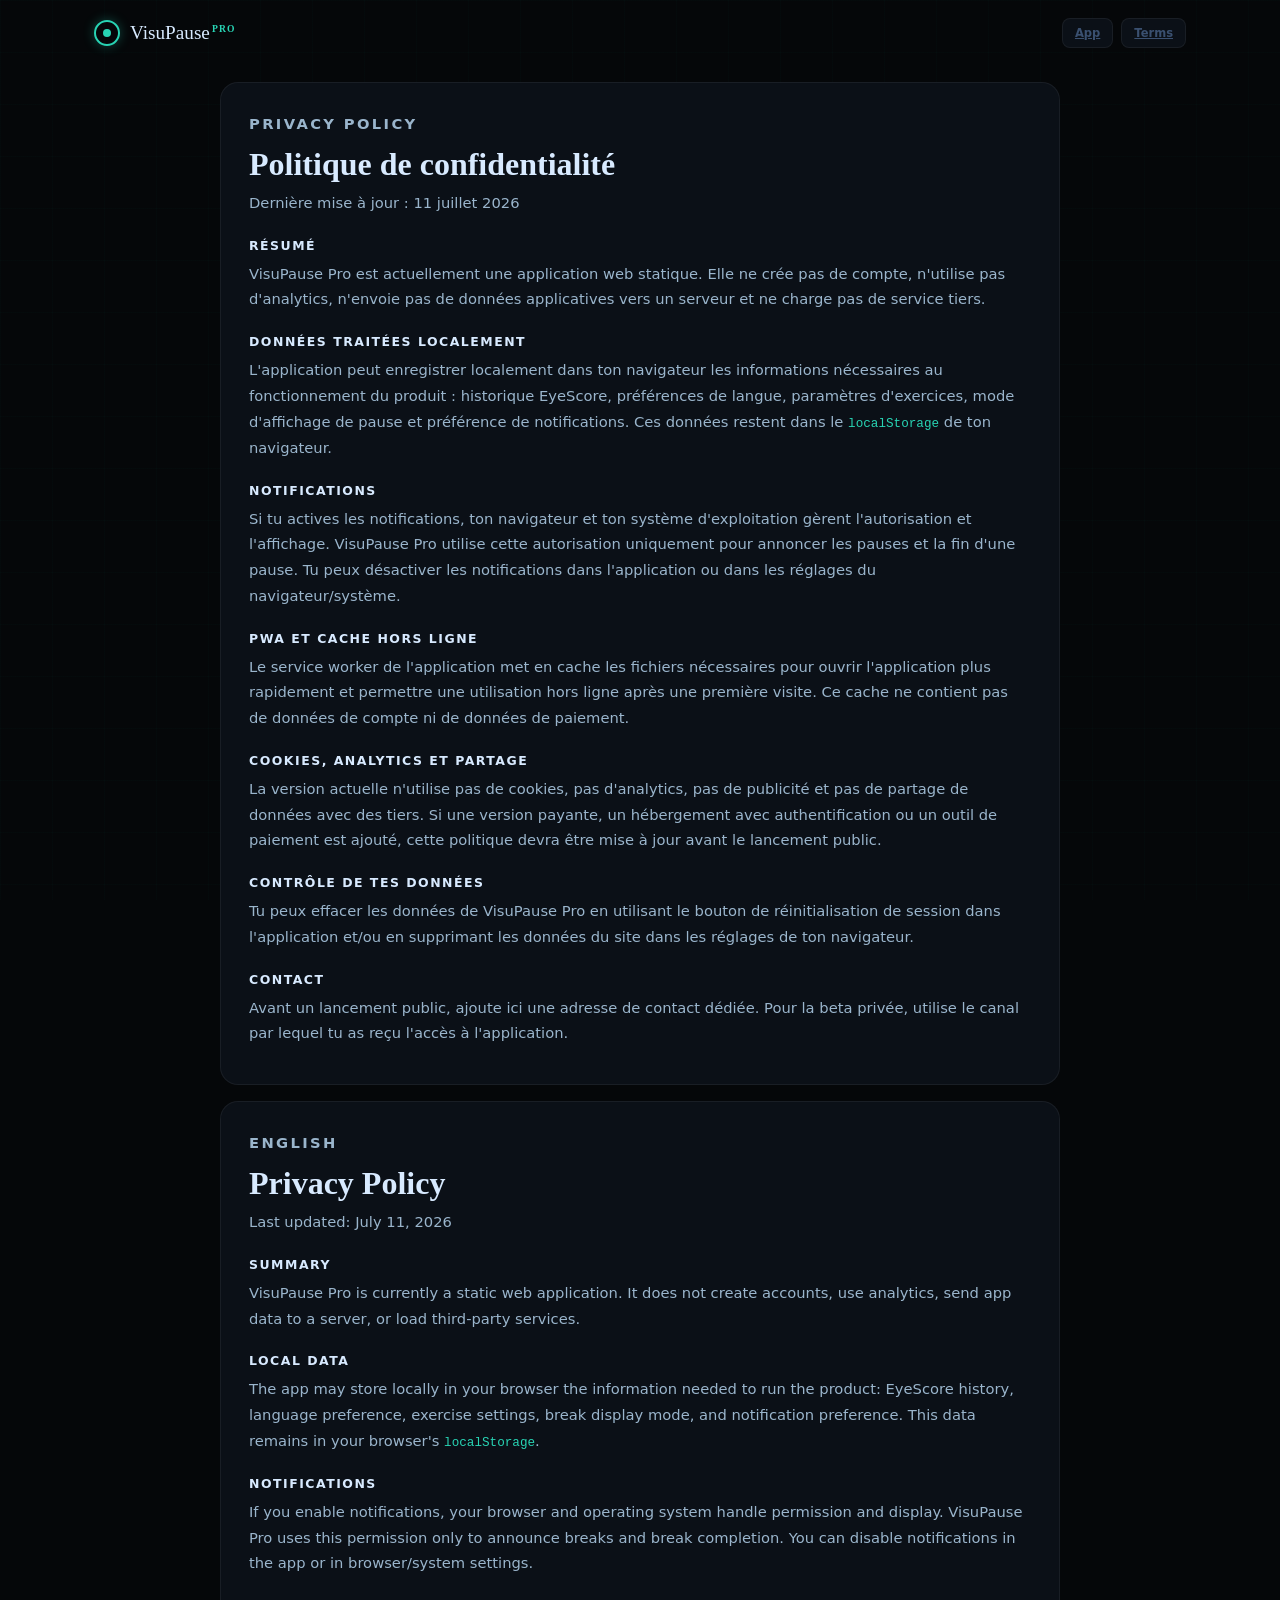
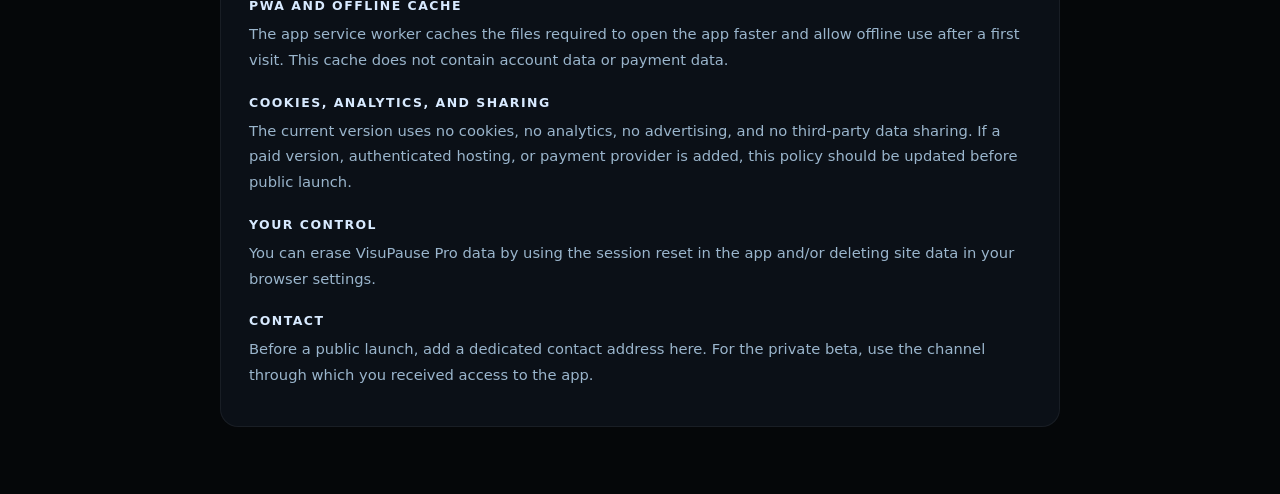
==== privacy.html @ d140898a "Publish VisuPause Pro demo" ====
<!DOCTYPE html>
<html lang="fr">
<head>
<meta charset="UTF-8">
<meta name="viewport" content="width=device-width, initial-scale=1.0, viewport-fit=cover">
<meta name="theme-color" content="#050709">
<meta name="referrer" content="no-referrer">
<meta http-equiv="Content-Security-Policy" content="default-src 'self'; script-src 'self'; style-src 'self' 'unsafe-inline'; font-src 'self'; img-src 'self' data:; connect-src 'none'; object-src 'none'; base-uri 'none'; form-action 'none'; frame-ancestors 'none'">
<title>Privacy Policy — VisuPause Pro</title>
<link rel="icon" href="icons/icon.svg" type="image/svg+xml">
<link rel="stylesheet" href="styles.css?v=7">
</head>
<body class="legal-page">
<header>
  <a class="logo" href="index.html" aria-label="VisuPause Pro">
    <div class="logo-ring"><div class="logo-dot"></div></div>
    <span class="logo-name">VisuPause<span class="logo-pro">PRO</span></span>
  </a>
  <div class="hbtns">
    <a class="hbtn" href="index.html">App</a>
    <a class="hbtn" href="terms.html">Terms</a>
  </div>
</header>

<main class="legal-main">
  <section class="legal-card">
    <p class="legal-kicker">Privacy Policy</p>
    <h1>Politique de confidentialité</h1>
    <p class="legal-updated">Dernière mise à jour : 11 juillet 2026</p>

    <h2>Résumé</h2>
    <p>VisuPause Pro est actuellement une application web statique. Elle ne crée pas de compte, n'utilise pas d'analytics, n'envoie pas de données applicatives vers un serveur et ne charge pas de service tiers.</p>

    <h2>Données traitées localement</h2>
    <p>L'application peut enregistrer localement dans ton navigateur les informations nécessaires au fonctionnement du produit : historique EyeScore, préférences de langue, paramètres d'exercices, mode d'affichage de pause et préférence de notifications. Ces données restent dans le <code>localStorage</code> de ton navigateur.</p>

    <h2>Notifications</h2>
    <p>Si tu actives les notifications, ton navigateur et ton système d'exploitation gèrent l'autorisation et l'affichage. VisuPause Pro utilise cette autorisation uniquement pour annoncer les pauses et la fin d'une pause. Tu peux désactiver les notifications dans l'application ou dans les réglages du navigateur/système.</p>

    <h2>PWA et cache hors ligne</h2>
    <p>Le service worker de l'application met en cache les fichiers nécessaires pour ouvrir l'application plus rapidement et permettre une utilisation hors ligne après une première visite. Ce cache ne contient pas de données de compte ni de données de paiement.</p>

    <h2>Cookies, analytics et partage</h2>
    <p>La version actuelle n'utilise pas de cookies, pas d'analytics, pas de publicité et pas de partage de données avec des tiers. Si une version payante, un hébergement avec authentification ou un outil de paiement est ajouté, cette politique devra être mise à jour avant le lancement public.</p>

    <h2>Contrôle de tes données</h2>
    <p>Tu peux effacer les données de VisuPause Pro en utilisant le bouton de réinitialisation de session dans l'application et/ou en supprimant les données du site dans les réglages de ton navigateur.</p>

    <h2>Contact</h2>
    <p>Avant un lancement public, ajoute ici une adresse de contact dédiée. Pour la beta privée, utilise le canal par lequel tu as reçu l'accès à l'application.</p>
  </section>

  <section class="legal-card" lang="en">
    <p class="legal-kicker">English</p>
    <h1>Privacy Policy</h1>
    <p class="legal-updated">Last updated: July 11, 2026</p>

    <h2>Summary</h2>
    <p>VisuPause Pro is currently a static web application. It does not create accounts, use analytics, send app data to a server, or load third-party services.</p>

    <h2>Local data</h2>
    <p>The app may store locally in your browser the information needed to run the product: EyeScore history, language preference, exercise settings, break display mode, and notification preference. This data remains in your browser's <code>localStorage</code>.</p>

    <h2>Notifications</h2>
    <p>If you enable notifications, your browser and operating system handle permission and display. VisuPause Pro uses this permission only to announce breaks and break completion. You can disable notifications in the app or in browser/system settings.</p>

    <h2>PWA and offline cache</h2>
    <p>The app service worker caches the files required to open the app faster and allow offline use after a first visit. This cache does not contain account data or payment data.</p>

    <h2>Cookies, analytics, and sharing</h2>
    <p>The current version uses no cookies, no analytics, no advertising, and no third-party data sharing. If a paid version, authenticated hosting, or payment provider is added, this policy should be updated before public launch.</p>

    <h2>Your control</h2>
    <p>You can erase VisuPause Pro data by using the session reset in the app and/or deleting site data in your browser settings.</p>

    <h2>Contact</h2>
    <p>Before a public launch, add a dedicated contact address here. For the private beta, use the channel through which you received access to the app.</p>
  </section>
</main>
</body>
</html>
---- styles.css ----
:root{
  --bg:#050709;--s1:#0b1017;--s2:#111820;
  --border:rgba(255,255,255,0.06);--border2:rgba(255,255,255,0.13);
  --txt:#9ab5cc;--txt2:#3a5070;--bright:#d8eaff;
  --teal:#28d4b4;--teal-d:rgba(40,212,180,0.1);
  --purple:#7c83f5;--amber:#e8a020;--red:#e05050;--green:#4dc87a;
  --font-ui:system-ui,-apple-system,BlinkMacSystemFont,"Segoe UI",sans-serif;
  --font-display:Georgia,"Times New Roman",serif;
  --font-mono:"SFMono-Regular","Roboto Mono","Cascadia Code",Menlo,Consolas,monospace;
}
*{box-sizing:border-box;margin:0;padding:0;}
html{height:100%;color-scheme:dark;}
body{background:var(--bg);color:var(--txt);font-family:var(--font-ui);min-height:100vh;display:flex;flex-direction:column;overflow-x:hidden;}
body.overlay-open{overflow:hidden;}
body::before{content:'';position:fixed;inset:0;pointer-events:none;z-index:0;
  background-image:linear-gradient(rgba(40,212,180,0.02) 1px,transparent 1px),linear-gradient(90deg,rgba(40,212,180,0.02) 1px,transparent 1px);
  background-size:52px 52px;}

/* HEADER */
header{position:relative;z-index:1;display:flex;align-items:center;justify-content:space-between;padding:18px 24px 0;max-width:1140px;width:100%;margin:0 auto;}
.logo{display:flex;align-items:center;gap:10px;}
.logo-ring{width:26px;height:26px;border-radius:50%;border:2px solid var(--teal);display:flex;align-items:center;justify-content:center;box-shadow:0 0 12px rgba(40,212,180,0.3);animation:lpulse 3s ease-in-out infinite;}
@keyframes lpulse{0%,100%{box-shadow:0 0 8px rgba(40,212,180,0.2)}50%{box-shadow:0 0 18px rgba(40,212,180,0.5)}}
.logo-dot{width:8px;height:8px;border-radius:50%;background:var(--teal);}
.logo-name{font-family:var(--font-display);font-size:1.2rem;color:var(--bright);}
.logo-pro{font-size:.6rem;color:var(--teal);font-weight:700;letter-spacing:.12em;margin-left:2px;vertical-align:super;}
.hbtns{display:flex;align-items:center;gap:8px;}
.hbtn{display:flex;align-items:center;gap:6px;padding:7px 12px;border-radius:8px;border:1px solid var(--border);background:var(--s1);color:var(--txt2);font-size:.72rem;font-weight:600;cursor:pointer;transition:all .2s;font-family:var(--font-ui);}
.hbtn:hover{border-color:var(--border2);color:var(--txt);}
.hbtn:focus-visible,.tbtn:focus-visible,.bbtn:focus-visible,.pm-close:focus-visible,.ex-card:focus-visible,.coach-action:focus-visible,.ex-mini:focus-visible,.mini-btn:focus-visible,.icon-btn:focus-visible,.segmented button:focus-visible{outline:2px solid var(--teal);outline-offset:3px;}
.hbtn.dev.on{background:rgba(232,160,32,0.09);border-color:rgba(232,160,32,0.45);color:var(--amber);}
.hbtn.notify.on{background:rgba(40,212,180,0.09);border-color:rgba(40,212,180,0.42);color:var(--teal);}
.hbtn:disabled{cursor:not-allowed;opacity:.48;}
.dev-badge{display:none;font-size:.6rem;font-weight:700;letter-spacing:.1em;background:rgba(232,160,32,0.12);border:1px solid rgba(232,160,32,0.3);color:var(--amber);padding:2px 7px;border-radius:5px;}
.dev-badge.show{display:inline-block;}
@media(max-width:520px){
  header{padding:14px 14px 0;gap:10px;flex-wrap:wrap;}
  .logo-name{font-size:1.05rem;}
  .hbtns{margin-left:auto;gap:6px;flex-wrap:wrap;justify-content:flex-end;}
  .hbtn{padding:7px 9px;font-size:.68rem;}
}

/* GRID */
main{flex:1;position:relative;z-index:1;max-width:1140px;width:100%;margin:0 auto;padding:20px 20px 40px;display:grid;grid-template-columns:290px 1fr;gap:14px;}
@media(max-width:780px){main{grid-template-columns:1fr;}}

/* SCORE CARD */
.score-card{background:var(--s1);border:1px solid var(--border);border-radius:22px;padding:26px 18px;display:flex;flex-direction:column;align-items:center;gap:16px;position:relative;overflow:hidden;}
.score-card::before{content:'';position:absolute;top:-50px;left:50%;transform:translateX(-50%);width:220px;height:220px;border-radius:50%;background:radial-gradient(circle,rgba(40,212,180,0.04) 0%,transparent 70%);pointer-events:none;}
.triple-ring{position:relative;width:196px;height:196px;}
.ring-svg{width:196px;height:196px;transform:rotate(-90deg);position:absolute;inset:0;}
.ring-track{fill:none;stroke:rgba(255,255,255,0.04);}
.ring-arc{fill:none;stroke-linecap:round;transition:stroke-dashoffset .9s cubic-bezier(.4,0,.2,1),stroke .6s;}
.ring-center{position:absolute;inset:0;display:flex;flex-direction:column;align-items:center;justify-content:center;}
.score-num{font-family:var(--font-display);font-size:3.6rem;color:var(--bright);line-height:1;transition:color .6s;}
.score-lbl{font-size:.62rem;letter-spacing:.18em;color:var(--txt2);font-weight:700;text-transform:uppercase;margin-top:3px;}
.score-status{font-size:.78rem;color:var(--txt);font-style:italic;font-family:var(--font-display);}
.ring-legend{display:flex;gap:10px;font-size:.65rem;color:var(--txt2);flex-wrap:wrap;justify-content:center;}
.leg{display:flex;align-items:center;gap:5px;}
.leg-dot{width:8px;height:3px;border-radius:2px;}

/* RIGHT */
.right-panel{display:flex;flex-direction:column;gap:14px;}
.metrics-card{background:var(--s1);border:1px solid var(--border);border-radius:22px;padding:20px;display:flex;flex-direction:column;gap:16px;}
.metric-row{display:flex;flex-direction:column;gap:6px;}
.metric-head{display:flex;align-items:baseline;justify-content:space-between;}
.mlabel{font-size:.65rem;text-transform:uppercase;letter-spacing:.14em;color:var(--txt2);font-weight:700;}
.mval{font-family:var(--font-mono);font-size:1.4rem;color:var(--bright);font-weight:600;transition:color .4s;}
.msub{font-size:.68rem;color:var(--txt2);}
.mbar{height:3px;background:rgba(255,255,255,0.05);border-radius:2px;overflow:hidden;}
.mfill{height:100%;border-radius:2px;transition:width .9s cubic-bezier(.4,0,.2,1),background .5s;}
.divider{border:none;border-top:1px solid var(--border);}
.coach-panel{border:1px solid rgba(40,212,180,.12);background:linear-gradient(180deg,rgba(40,212,180,.055),rgba(255,255,255,.015));border-radius:14px;padding:14px;display:flex;flex-direction:column;gap:9px;}
.coach-head{display:flex;align-items:center;justify-content:space-between;gap:10px;}
.coach-pill{border:1px solid rgba(40,212,180,.18);background:rgba(40,212,180,.08);color:var(--teal);border-radius:999px;padding:3px 8px;font-size:.56rem;text-transform:uppercase;font-weight:800;white-space:nowrap;}
.coach-title{font-family:var(--font-display);font-size:1.08rem;color:var(--bright);line-height:1.15;}
.coach-copy{font-size:.72rem;color:var(--txt);line-height:1.55;font-weight:300;}
.coach-next{display:flex;align-items:center;gap:8px;color:var(--txt2);font-size:.68rem;min-height:22px;}
.coach-next span:first-child{display:inline-flex;align-items:center;justify-content:center;width:22px;height:22px;border-radius:50%;background:rgba(255,255,255,.04);color:var(--bright);font-size:.8rem;flex-shrink:0;}
.coach-action{margin-top:2px;width:100%;border:1px solid rgba(40,212,180,.22);background:rgba(40,212,180,.1);color:var(--teal);border-radius:10px;padding:9px 12px;font-family:var(--font-ui);font-size:.76rem;font-weight:700;cursor:pointer;transition:all .18s;}
.coach-action:hover:not(:disabled){background:rgba(40,212,180,.16);border-color:rgba(40,212,180,.35);transform:translateY(-1px);}
.coach-action:disabled{cursor:not-allowed;opacity:.45;}
.timer-block{display:flex;flex-direction:column;gap:10px;}
.timer-lbl-row{display:flex;align-items:center;gap:8px;}
.timer-disp{font-family:var(--font-mono);font-size:2.5rem;color:var(--bright);letter-spacing:0;line-height:1;transition:color .3s;}
.timer-disp.warn{color:var(--amber);}
.timer-btns{display:flex;gap:8px;}
.tbtn{flex:1;padding:10px;border-radius:10px;border:1px solid var(--border);background:var(--s2);color:var(--txt);font-size:.82rem;font-weight:600;cursor:pointer;transition:all .18s;font-family:var(--font-ui);}
.tbtn.pri{background:var(--teal);border-color:var(--teal);color:#04080c;box-shadow:0 4px 18px rgba(40,212,180,0.22);}
.tbtn.pri:hover{box-shadow:0 6px 26px rgba(40,212,180,0.38);transform:translateY(-1px);}
.tbtn:hover:not(.pri){border-color:var(--border2);color:var(--bright);}

/* CHART + SESSION */
.chart-card{background:var(--s1);border:1px solid var(--border);border-radius:22px;padding:18px;grid-column:1/-1;}
.chart-head{display:flex;align-items:center;justify-content:space-between;margin-bottom:12px;}
.chart-title{font-size:.7rem;text-transform:uppercase;letter-spacing:.14em;color:var(--txt2);font-weight:700;}
.chart-meta{font-size:.68rem;color:var(--txt2);font-family:var(--font-mono);}
.chart-wrap{position:relative;height:90px;}
.chart-wrap canvas{display:block;width:100%;height:100%;}
.sess-strip{background:var(--s1);border:1px solid var(--border);border-radius:22px;display:flex;overflow:hidden;grid-column:1/-1;}
.sess-cell{flex:1;padding:12px 14px;text-align:center;border-right:1px solid var(--border);}
.sess-cell:last-child{border-right:none;}
.sval{font-family:var(--font-mono);font-size:1.1rem;color:var(--bright);font-weight:600;}
.slbl{font-size:.6rem;text-transform:uppercase;letter-spacing:.1em;color:var(--txt2);margin-top:2px;}

/* EXERCISE SECTION */
.ex-section{grid-column:1/-1;display:flex;flex-direction:column;gap:12px;}
.ex-section-title{font-family:var(--font-display);font-size:1rem;font-style:italic;color:var(--txt2);}
.cat-group{display:flex;flex-direction:column;gap:8px;content-visibility:auto;contain-intrinsic-size:auto 260px;}
.cat-label{font-size:.62rem;text-transform:uppercase;letter-spacing:.15em;color:var(--txt2);font-weight:700;padding-left:4px;display:flex;align-items:center;gap:8px;}
.cat-label::after{content:'';flex:1;height:1px;background:var(--border);}
.ex-grid{display:grid;grid-template-columns:repeat(auto-fill,minmax(152px,1fr));gap:8px;}
.ex-card{background:var(--s1);border:1px solid var(--border);border-radius:14px;padding:16px 12px;transition:all .2s;text-align:center;position:relative;overflow:hidden;}
.ex-card::before{content:'';position:absolute;inset:0;opacity:0;transition:opacity .2s;border-radius:14px;}
.ex-card:hover{transform:translateY(-2px);}
.ex-card:hover::before{opacity:1;}
.ex-card.relaxation::before{background:linear-gradient(135deg,rgba(77,200,122,0.08),transparent 70%);}
.ex-card.relaxation:hover{border-color:rgba(77,200,122,0.3);}
.ex-card.pursuit::before{background:linear-gradient(135deg,rgba(124,131,245,0.08),transparent 70%);}
.ex-card.pursuit:hover{border-color:rgba(124,131,245,0.3);}
.ex-card.training::before{background:linear-gradient(135deg,rgba(40,212,180,0.08),transparent 70%);}
.ex-card.training:hover{border-color:rgba(40,212,180,0.3);}
.ex-card.saccade::before{background:linear-gradient(135deg,rgba(232,160,32,0.08),transparent 70%);}
.ex-card.saccade:hover{border-color:rgba(232,160,32,0.3);}
.ex-card.peripheral::before{background:linear-gradient(135deg,rgba(216,234,255,0.08),transparent 70%);}
.ex-card.peripheral:hover{border-color:rgba(216,234,255,0.3);}
.ex-card.breath::before{background:linear-gradient(135deg,rgba(80,160,224,0.08),transparent 70%);}
.ex-card.breath:hover{border-color:rgba(80,160,224,0.3);}
.ex-card.neck::before{background:linear-gradient(135deg,rgba(192,138,240,0.08),transparent 70%);}
.ex-card.neck:hover{border-color:rgba(192,138,240,0.34);}
.ex-ico{font-size:1.5rem;display:block;margin-bottom:7px;}
.ex-name{font-size:.75rem;font-weight:700;color:var(--bright);line-height:1.3;}
.ex-dur{font-size:.62rem;color:var(--txt2);margin-top:3px;}
.ex-src{font-size:.55rem;color:var(--txt2);margin-top:5px;opacity:.7;}
.ex-evidence{display:inline-block;margin-top:8px;padding:2px 6px;border-radius:999px;border:1px solid rgba(255,255,255,.08);font-size:.52rem;color:var(--txt2);letter-spacing:.06em;text-transform:uppercase;}
.ex-card.muted{opacity:.46;}
.ex-actions{display:flex;gap:6px;margin-top:10px;position:relative;z-index:1;}
.ex-mini{flex:1;border:1px solid var(--border);background:rgba(255,255,255,.03);color:var(--txt2);border-radius:8px;padding:7px 6px;font-family:var(--font-ui);font-size:.64rem;font-weight:700;cursor:pointer;}
.ex-mini.primary{border-color:rgba(40,212,180,.28);background:rgba(40,212,180,.09);color:var(--teal);}
.ex-mini:hover{border-color:var(--border2);color:var(--bright);}

/* BREAK OVERLAY */
.break-overlay{position:fixed;inset:0;z-index:100;display:flex;flex-direction:column;align-items:center;justify-content:center;background:rgba(5,7,9,0.97);backdrop-filter:blur(28px);opacity:0;pointer-events:none;transition:opacity .6s ease;text-align:center;padding:20px;gap:10px;overflow-x:hidden;overflow-y:auto;}
.break-overlay.active{opacity:1;pointer-events:all;}
.break-anim-wrap{width:min(400px,94vw);flex-shrink:0;border-radius:20px;overflow:hidden;border:1px solid var(--border);background:var(--s1);}
.break-overlay.pending .break-anim-wrap,.break-overlay.pending .break-ring-wrap{display:none;}
.break-overlay.pending #extBtn,.break-overlay.pending #fullBtn,.break-overlay.pending [data-action="end-break"]{display:none;}
.break-overlay:not(.pending) #startBreakBtn{display:none;}
.break-overlay.pending .b-title{max-width:520px;}
.break-overlay.pending .b-desc{font-size:.95rem;}
.break-overlay.complete #startBreakBtn,.break-overlay.complete #extBtn,.break-overlay.complete #fullBtn{display:none;}
.break-overlay.complete #endBreakBtn{min-width:min(440px,88vw);padding:17px 28px;border-radius:16px;background:var(--teal);border-color:var(--teal);color:#04080c;box-shadow:0 12px 38px rgba(40,212,180,.3);font-size:1rem;font-weight:800;line-height:1.25;}
.break-overlay.complete #endBreakBtn:hover{transform:translateY(-1px);box-shadow:0 16px 44px rgba(40,212,180,.36);}
.break-overlay.complete #endBreakBtn:focus-visible{outline:3px solid rgba(255,255,255,.72);outline-offset:4px;}
.break-overlay.complete{padding-bottom:130px;}
.break-overlay.complete .bbtns{position:fixed;left:0;right:0;bottom:0;z-index:3;display:flex;justify-content:center;padding:18px 18px max(24px,env(safe-area-inset-bottom));background:linear-gradient(180deg,rgba(5,7,9,0),rgba(5,7,9,.96) 34%);}
.break-overlay.immersive{gap:12px;}
.break-overlay.immersive .break-anim-wrap{width:min(960px,96vw);height:min(54vh,520px)!important;border-radius:18px;}
.break-overlay.immersive .b-desc,.break-overlay.immersive .b-tip{max-width:620px;}
.break-overlay.immersive .b-title{font-size:1.55rem;}
@media(max-width:680px){.break-overlay.immersive .break-anim-wrap{height:min(48vh,420px)!important;}}
.b-cat{font-size:.62rem;color:var(--teal);text-transform:uppercase;letter-spacing:.22em;font-weight:700;}
.b-src{font-size:.62rem;color:var(--txt2);letter-spacing:.06em;}
.b-title{font-family:var(--font-display);font-size:1.8rem;color:var(--bright);}
@media(max-width:480px){.b-title{font-size:1.45rem;}}
.b-desc{font-size:.87rem;color:var(--txt);max-width:420px;line-height:1.82;font-weight:300;}
.b-tip{font-size:.72rem;color:var(--txt2);max-width:360px;line-height:1.65;font-style:italic;}
.break-ring-wrap{position:relative;width:76px;height:76px;flex-shrink:0;}
.break-ring-svg{transform:rotate(-90deg);width:76px;height:76px;}
.br-track{fill:none;stroke:rgba(255,255,255,0.05);stroke-width:3;}
.br-prog{fill:none;stroke:var(--teal);stroke-width:3;stroke-linecap:round;stroke-dasharray:213.6;stroke-dashoffset:0;filter:drop-shadow(0 0 5px rgba(40,212,180,0.4));transition:stroke-dashoffset .9s linear;}
.br-txt{position:absolute;inset:0;display:flex;align-items:center;justify-content:center;font-family:var(--font-mono);font-size:1.25rem;color:var(--bright);}
.bbtns{display:flex;gap:10px;flex-wrap:wrap;justify-content:center;}
.bbtn{padding:9px 20px;border-radius:50px;border:1px solid var(--border);background:transparent;color:var(--txt2);font-size:.78rem;font-weight:600;cursor:pointer;transition:all .2s;font-family:var(--font-ui);min-width:100px;}
.bbtn:hover{border-color:var(--border2);color:var(--txt);}
.bbtn.acc{border-color:rgba(40,212,180,.25);color:var(--teal);}
.bbtn.acc:hover{background:var(--teal-d);}

/* PRACTICE MODAL */
.pmodal{position:fixed;inset:0;z-index:200;display:flex;align-items:center;justify-content:center;background:rgba(5,7,9,.85);backdrop-filter:blur(18px);opacity:0;pointer-events:none;transition:opacity .22s;padding:20px;}
.pmodal.active{opacity:1;pointer-events:all;}
.pm-card{background:var(--s2);border:1px solid rgba(255,255,255,.1);border-radius:22px;max-width:500px;width:100%;box-shadow:0 28px 70px rgba(0,0,0,.55);transform:translateY(6px);transition:transform .22s;overflow:hidden;max-height:90vh;display:flex;flex-direction:column;}
.pmodal.active .pm-card{transform:translateY(0);}
.pm-anim{width:100%;height:220px;flex-shrink:0;display:block;}
.pm-body{padding:20px 22px 22px;overflow-y:auto;display:flex;flex-direction:column;gap:7px;}
.pm-source{font-size:.62rem;color:var(--txt2);}
.pm-name{font-family:var(--font-display);font-size:1.35rem;color:var(--bright);}
.pm-dur{font-size:.65rem;color:var(--teal);text-transform:uppercase;letter-spacing:.16em;font-weight:700;}
.pm-desc{font-size:.85rem;color:var(--txt);line-height:1.82;font-weight:300;}
.pm-tip{font-size:.74rem;color:var(--txt2);font-style:italic;line-height:1.65;}
.pm-close{align-self:flex-start;margin-top:6px;background:var(--s1);border:1px solid var(--border);color:var(--txt2);font-family:var(--font-ui);font-weight:600;font-size:.8rem;padding:8px 20px;border-radius:50px;cursor:pointer;transition:all .2s;}
.pm-close:hover{border-color:var(--border2);color:var(--txt);}
.pmodal.test .pm-card{max-width:720px;}
.pmodal.test .pm-anim{height:360px;}

/* SETTINGS */
.settings-modal{position:fixed;inset:0;z-index:220;display:flex;align-items:center;justify-content:center;background:rgba(5,7,9,.82);backdrop-filter:blur(18px);opacity:0;pointer-events:none;transition:opacity .22s;padding:18px;}
.settings-modal.active{opacity:1;pointer-events:all;}
.settings-card{width:min(760px,100%);max-height:90vh;background:var(--s2);border:1px solid rgba(255,255,255,.1);border-radius:22px;box-shadow:0 28px 70px rgba(0,0,0,.55);overflow:hidden;display:flex;flex-direction:column;}
.settings-head{display:flex;align-items:center;justify-content:space-between;gap:16px;padding:18px 20px;border-bottom:1px solid var(--border);}
.settings-kicker{font-size:.6rem;text-transform:uppercase;letter-spacing:.16em;color:var(--txt2);font-weight:800;}
.settings-title{font-family:var(--font-display);font-size:1.45rem;color:var(--bright);}
.icon-btn{width:34px;height:34px;border-radius:50%;border:1px solid var(--border);background:var(--s1);color:var(--txt);font-size:1.2rem;cursor:pointer;}
.settings-body{padding:18px 20px 22px;overflow-y:auto;display:flex;flex-direction:column;gap:18px;}
.settings-section{display:flex;flex-direction:column;gap:10px;}
.settings-row-head{display:flex;align-items:center;justify-content:space-between;gap:12px;}
.settings-label{font-size:.72rem;text-transform:uppercase;letter-spacing:.14em;color:var(--txt2);font-weight:800;}
.settings-sub{font-size:.72rem;color:var(--txt);margin-top:4px;}
.mini-btn{border:1px solid var(--border);background:var(--s1);color:var(--txt2);border-radius:8px;padding:7px 10px;font-family:var(--font-ui);font-size:.68rem;font-weight:700;cursor:pointer;}
.settings-grid{display:grid;grid-template-columns:repeat(auto-fit,minmax(190px,1fr));gap:8px;}
.check-row{display:flex;align-items:center;gap:9px;border:1px solid var(--border);background:rgba(255,255,255,.025);border-radius:10px;padding:9px 10px;font-size:.78rem;color:var(--txt);cursor:pointer;}
.check-row input{accent-color:var(--teal);}
.check-row span{flex:1;}
.check-row em{font-style:normal;color:var(--txt2);font-size:.68rem;}
.advanced-settings{border:1px solid var(--border);border-radius:12px;background:rgba(255,255,255,.02);overflow:hidden;}
.advanced-settings summary{cursor:pointer;padding:12px 14px;color:var(--bright);font-size:.82rem;font-weight:700;}
.exercise-settings{padding:0 12px 12px;display:grid;grid-template-columns:repeat(auto-fit,minmax(230px,1fr));gap:10px;}
.exercise-setting-group{display:flex;flex-direction:column;gap:6px;}
.exercise-setting-title{font-size:.62rem;text-transform:uppercase;letter-spacing:.12em;color:var(--txt2);font-weight:800;}
.check-row.compact{padding:7px 8px;font-size:.72rem;}
.segmented{display:grid;grid-template-columns:1fr 1fr;border:1px solid var(--border);border-radius:10px;overflow:hidden;background:var(--s1);}
.segmented button{border:none;background:transparent;color:var(--txt2);padding:10px 12px;font-family:var(--font-ui);font-size:.76rem;font-weight:800;cursor:pointer;}
.segmented button.active{background:rgba(40,212,180,.12);color:var(--teal);}
.legal-footer{position:relative;z-index:1;max-width:1140px;width:100%;margin:-18px auto 28px;padding:0 20px;display:flex;align-items:center;justify-content:center;gap:10px;color:var(--txt2);font-size:.72rem;}
.legal-footer a{color:var(--txt2);text-decoration:none;}
.legal-footer a:hover{color:var(--teal);}
.legal-page main.legal-main{display:block;max-width:880px;padding:34px 20px 52px;}
.legal-card{background:var(--s1);border:1px solid var(--border);border-radius:18px;padding:28px;margin-bottom:16px;}
.legal-kicker{font-size:.62rem;text-transform:uppercase;letter-spacing:.16em;color:var(--teal);font-weight:800;margin-bottom:8px;}
.legal-card h1{font-family:var(--font-display);font-size:2rem;color:var(--bright);line-height:1.1;margin-bottom:8px;}
.legal-updated{font-size:.75rem;color:var(--txt2);margin-bottom:22px;}
.legal-card h2{font-size:.78rem;text-transform:uppercase;letter-spacing:.12em;color:var(--bright);margin:22px 0 8px;}
.legal-card p{font-size:.92rem;line-height:1.75;color:var(--txt);margin-bottom:10px;}
.legal-card code{font-family:var(--font-mono);font-size:.86em;color:var(--teal);}
.legal-page .logo{text-decoration:none;}
@media(max-width:560px){
  .legal-card{padding:22px 18px;}
  .legal-card h1{font-size:1.65rem;}
  .legal-page main.legal-main{padding-top:24px;}
}

/* COMMERCIAL PAGE */
.sales-page{background:#050709;}
.sales-header{padding-top:18px;}
.sales-header .logo{text-decoration:none;}
.sales-nav{display:flex;align-items:center;gap:8px;flex-wrap:wrap;justify-content:flex-end;}
.sales-nav a{color:var(--txt2);text-decoration:none;font-size:.74rem;font-weight:800;border:1px solid transparent;border-radius:8px;padding:8px 10px;transition:all .18s;}
.sales-nav a:hover{color:var(--bright);border-color:var(--border);}
.sales-nav .nav-cta{background:var(--teal);border-color:var(--teal);color:#04080c;}
.sales-nav .nav-cta:hover{color:#04080c;box-shadow:0 10px 28px rgba(40,212,180,.24);}
.sales-main{display:block;max-width:none;padding:0;margin:0;width:100%;}
.sales-hero{position:relative;min-height:calc(100vh - 72px);display:flex;align-items:center;justify-content:center;overflow:hidden;padding:84px 20px 110px;margin-top:-1px;}
.sales-hero::before{content:'';position:absolute;inset:0;background:
  linear-gradient(180deg,rgba(5,7,9,.18),rgba(5,7,9,.88) 78%,#050709),
  radial-gradient(circle at 50% 28%,rgba(40,212,180,.16),transparent 34%),
  radial-gradient(circle at 18% 58%,rgba(232,160,32,.11),transparent 22%),
  radial-gradient(circle at 78% 54%,rgba(124,131,245,.13),transparent 27%);
}
.sales-hero::after{content:'';position:absolute;left:0;right:0;bottom:0;height:110px;background:linear-gradient(180deg,rgba(5,7,9,0),#050709);}
.hero-product{position:absolute;inset:0;display:flex;align-items:center;justify-content:center;opacity:.52;transform:translateY(18px) scale(1.04);pointer-events:none;}
.hero-screen{width:min(980px,92vw);aspect-ratio:16/9;border:1px solid rgba(255,255,255,.12);border-radius:28px;background:rgba(11,16,23,.76);box-shadow:0 34px 120px rgba(0,0,0,.64);overflow:hidden;backdrop-filter:blur(8px);}
.hero-screen-top{height:42px;border-bottom:1px solid rgba(255,255,255,.07);display:flex;align-items:center;gap:8px;padding:0 18px;background:rgba(255,255,255,.025);}
.hero-screen-top span{width:9px;height:9px;border-radius:50%;background:rgba(216,234,255,.24);}
.hero-screen-top span:nth-child(1){background:rgba(224,80,80,.72);}
.hero-screen-top span:nth-child(2){background:rgba(232,160,32,.72);}
.hero-screen-top span:nth-child(3){background:rgba(77,200,122,.72);}
.hero-dashboard{height:calc(100% - 42px);display:grid;grid-template-columns:1fr 1.45fr;grid-template-rows:1fr 1fr;gap:16px;padding:22px;}
.hero-score,.hero-panel,.hero-break{border:1px solid rgba(255,255,255,.08);background:rgba(5,7,9,.54);border-radius:16px;}
.hero-score{grid-row:1/3;display:flex;align-items:center;justify-content:center;}
.hero-score-ring{width:min(260px,28vw);aspect-ratio:1;border-radius:50%;border:3px solid rgba(40,212,180,.18);display:flex;align-items:center;justify-content:center;box-shadow:inset 0 0 0 22px rgba(40,212,180,.045),0 0 54px rgba(40,212,180,.13);}
.hero-score-ring div{width:66%;aspect-ratio:1;border-radius:50%;border:2px solid rgba(124,131,245,.22);display:flex;flex-direction:column;align-items:center;justify-content:center;background:rgba(255,255,255,.025);}
.hero-score-ring strong{font-family:var(--font-display);font-size:clamp(3rem,7vw,6rem);line-height:.9;color:var(--bright);}
.hero-score-ring small{font-size:.62rem;text-transform:uppercase;letter-spacing:.18em;color:var(--txt2);font-weight:900;}
.hero-panel{padding:24px;display:flex;flex-direction:column;justify-content:center;gap:13px;}
.hero-line{height:9px;width:54%;border-radius:999px;background:rgba(216,234,255,.12);}
.hero-line.long{width:82%;background:rgba(40,212,180,.18);}
.hero-timer{font-family:var(--font-mono);font-size:clamp(2rem,5vw,4rem);color:var(--bright);letter-spacing:0;}
.hero-bars{display:flex;align-items:end;gap:8px;height:54px;}
.hero-bars i{flex:1;border-radius:999px 999px 0 0;background:linear-gradient(180deg,rgba(40,212,180,.85),rgba(124,131,245,.3));}
.hero-bars i:nth-child(1){height:30%}.hero-bars i:nth-child(2){height:58%}.hero-bars i:nth-child(3){height:42%}.hero-bars i:nth-child(4){height:72%}.hero-bars i:nth-child(5){height:50%}.hero-bars i:nth-child(6){height:82%}.hero-bars i:nth-child(7){height:64%}
.hero-break{display:flex;align-items:center;justify-content:center;gap:22px;padding:20px;}
.hero-orbit{width:min(180px,22vw);aspect-ratio:1;border-radius:50%;border:1px solid rgba(255,255,255,.08);position:relative;background:radial-gradient(circle,rgba(40,212,180,.12),rgba(5,7,9,.2) 58%,rgba(5,7,9,.4));}
.hero-orbit::before,.hero-orbit::after{content:'';position:absolute;inset:18%;border:1px solid rgba(255,255,255,.06);border-radius:50%;}
.hero-orbit::after{inset:36%;}
.hero-orbit span{position:absolute;width:22px;height:22px;border-radius:50%;background:var(--teal);left:50%;top:12%;transform:translateX(-50%);box-shadow:0 0 22px rgba(40,212,180,.72);}
.hero-break p{font-family:var(--font-display);font-size:clamp(1.4rem,3vw,2.5rem);color:var(--bright);max-width:200px;line-height:1.05;}
.sales-hero-copy{position:relative;z-index:1;width:min(760px,92vw);text-align:center;margin-top:-4vh;}
.sales-kicker{font-size:.7rem;text-transform:uppercase;letter-spacing:.18em;color:var(--teal);font-weight:900;margin-bottom:12px;}
.sales-hero h1{font-family:var(--font-display);font-size:clamp(4rem,12vw,9rem);line-height:.88;color:var(--bright);font-weight:500;margin-bottom:20px;text-shadow:0 20px 80px rgba(0,0,0,.65);}
.sales-lead{font-size:clamp(1rem,2.2vw,1.35rem);line-height:1.65;color:#bfd2e2;font-weight:350;max-width:720px;margin:0 auto;}
.sales-actions{display:flex;justify-content:center;gap:12px;flex-wrap:wrap;margin-top:28px;}
.sales-btn{display:inline-flex;align-items:center;justify-content:center;min-height:44px;padding:12px 18px;border-radius:10px;font-size:.82rem;font-weight:900;text-decoration:none;border:1px solid var(--border2);font-family:var(--font-ui);transition:all .18s;}
.sales-btn.primary{background:var(--teal);border-color:var(--teal);color:#04080c;box-shadow:0 12px 34px rgba(40,212,180,.22);}
.sales-btn.primary:hover{transform:translateY(-1px);box-shadow:0 16px 42px rgba(40,212,180,.32);}
.sales-btn.secondary{background:rgba(255,255,255,.04);color:var(--bright);}
.sales-btn.secondary:hover{border-color:rgba(255,255,255,.24);background:rgba(255,255,255,.07);}
.sales-trust{display:flex;justify-content:center;gap:10px;flex-wrap:wrap;margin-top:22px;color:var(--txt2);font-size:.72rem;font-weight:800;}
.sales-trust span{border:1px solid rgba(255,255,255,.08);background:rgba(5,7,9,.42);border-radius:999px;padding:7px 10px;}
.sales-band,.sales-split,.sales-faq,.sales-final{position:relative;z-index:1;width:min(1120px,calc(100% - 40px));margin:0 auto 68px;}
.sales-section-head{max-width:720px;margin-bottom:22px;}
.sales-section-head h2,.sales-copy-block h2,.sales-final h2{font-family:var(--font-display);font-size:clamp(2rem,5vw,3.5rem);line-height:1.03;color:var(--bright);font-weight:500;margin-bottom:14px;}
.sales-section-head p,.sales-copy-block p,.sales-final p{font-size:.98rem;line-height:1.75;color:var(--txt);}
.value-grid,.pricing-grid{display:grid;grid-template-columns:repeat(3,1fr);gap:12px;}
.value-card,.price-card,.sales-proof,.faq-list details{border:1px solid var(--border);background:var(--s1);border-radius:16px;}
.value-card{padding:22px;min-height:214px;}
.value-card span{font-family:var(--font-mono);font-size:.72rem;color:var(--amber);font-weight:900;}
.value-card h3,.price-card h3{font-family:var(--font-display);color:var(--bright);font-size:1.45rem;line-height:1.1;margin:28px 0 10px;font-weight:500;}
.value-card p,.price-card p,.faq-list p{font-size:.86rem;line-height:1.7;color:var(--txt);}
.sales-split{display:grid;grid-template-columns:1.1fr .9fr;gap:18px;align-items:stretch;}
.sales-copy-block{padding:10px 0;}
.sales-list{list-style:none;margin-top:20px;display:grid;gap:10px;}
.sales-list li{position:relative;padding-left:24px;color:var(--txt);font-size:.92rem;line-height:1.55;}
.sales-list li::before{content:'';position:absolute;left:0;top:.54em;width:9px;height:9px;border-radius:50%;background:var(--teal);box-shadow:0 0 14px rgba(40,212,180,.48);}
.sales-proof{padding:10px;display:grid;gap:10px;}
.proof-row{padding:24px;border-radius:12px;background:rgba(255,255,255,.025);display:flex;align-items:baseline;justify-content:space-between;gap:18px;}
.proof-row strong{font-family:var(--font-display);font-size:2.5rem;line-height:1;color:var(--bright);font-weight:500;}
.proof-row span{font-size:.82rem;color:var(--txt2);text-align:right;max-width:210px;line-height:1.45;}
.sales-band.muted{background:linear-gradient(180deg,rgba(255,255,255,.025),rgba(255,255,255,.01));border:1px solid var(--border);border-radius:22px;padding:30px;}
.pricing-grid{grid-template-columns:repeat(2,1fr);}
.price-card{padding:24px;display:flex;flex-direction:column;gap:13px;}
.price-card.highlighted{border-color:rgba(40,212,180,.3);box-shadow:0 20px 60px rgba(0,0,0,.24);}
.price-tag{align-self:flex-start;border:1px solid rgba(255,255,255,.09);border-radius:999px;padding:6px 10px;color:var(--teal);font-size:.64rem;font-weight:900;text-transform:uppercase;letter-spacing:.12em;}
.price-card h3{font-size:3rem;margin:4px 0 0;}
.price-note{color:var(--txt2)!important;margin-top:-6px;}
.price-card ul{list-style:none;display:grid;gap:9px;margin:4px 0 10px;}
.price-card li{font-size:.88rem;color:var(--txt);line-height:1.45;padding-left:20px;position:relative;}
.price-card li::before{content:'+';position:absolute;left:0;color:var(--amber);font-weight:900;}
.price-card .sales-btn{margin-top:auto;}
.faq-list{display:grid;gap:10px;}
.faq-list details{padding:0;overflow:hidden;}
.faq-list summary{cursor:pointer;color:var(--bright);font-weight:850;font-size:.92rem;padding:18px 20px;}
.faq-list p{padding:0 20px 18px;margin-top:-6px;}
.sales-final{text-align:center;background:var(--s1);border:1px solid var(--border);border-radius:22px;padding:42px 24px;}
.sales-final p{max-width:680px;margin:0 auto 22px;}
.sales-footer{margin-top:-28px;}
@media(max-width:780px){
  .sales-header{align-items:flex-start;}
  .sales-nav{width:100%;justify-content:flex-start;margin-top:10px;}
  .sales-hero{min-height:760px;align-items:flex-end;padding-bottom:88px;}
  .hero-product{align-items:flex-start;padding-top:46px;opacity:.45;}
  .hero-screen{width:112vw;border-radius:20px;}
  .hero-dashboard{gap:10px;padding:12px;}
  .hero-panel{padding:14px;}
  .hero-break{gap:10px;flex-direction:column;}
  .hero-orbit{width:116px;}
  .value-grid,.pricing-grid,.sales-split{grid-template-columns:1fr;}
  .sales-band.muted{padding:22px 16px;}
  .proof-row{padding:20px;align-items:flex-start;flex-direction:column;}
  .proof-row span{text-align:left;max-width:none;}
}
@media(max-width:520px){
  .sales-hero{min-height:700px;padding-left:16px;padding-right:16px;}
  .sales-hero h1{font-size:3.65rem;}
  .sales-band,.sales-split,.sales-faq,.sales-final{width:calc(100% - 28px);margin-bottom:52px;}
  .sales-nav a{font-size:.68rem;padding:7px 8px;}
  .hero-dashboard{grid-template-columns:1fr;grid-template-rows:auto;}
  .hero-score{display:none;}
  .hero-break{min-height:160px;}
  .sales-actions .sales-btn{width:100%;}
}
@media (prefers-reduced-motion: reduce){
  *,*::before,*::after{animation-duration:.01ms!important;animation-iteration-count:1!important;scroll-behavior:auto!important;transition-duration:.01ms!important;}
}
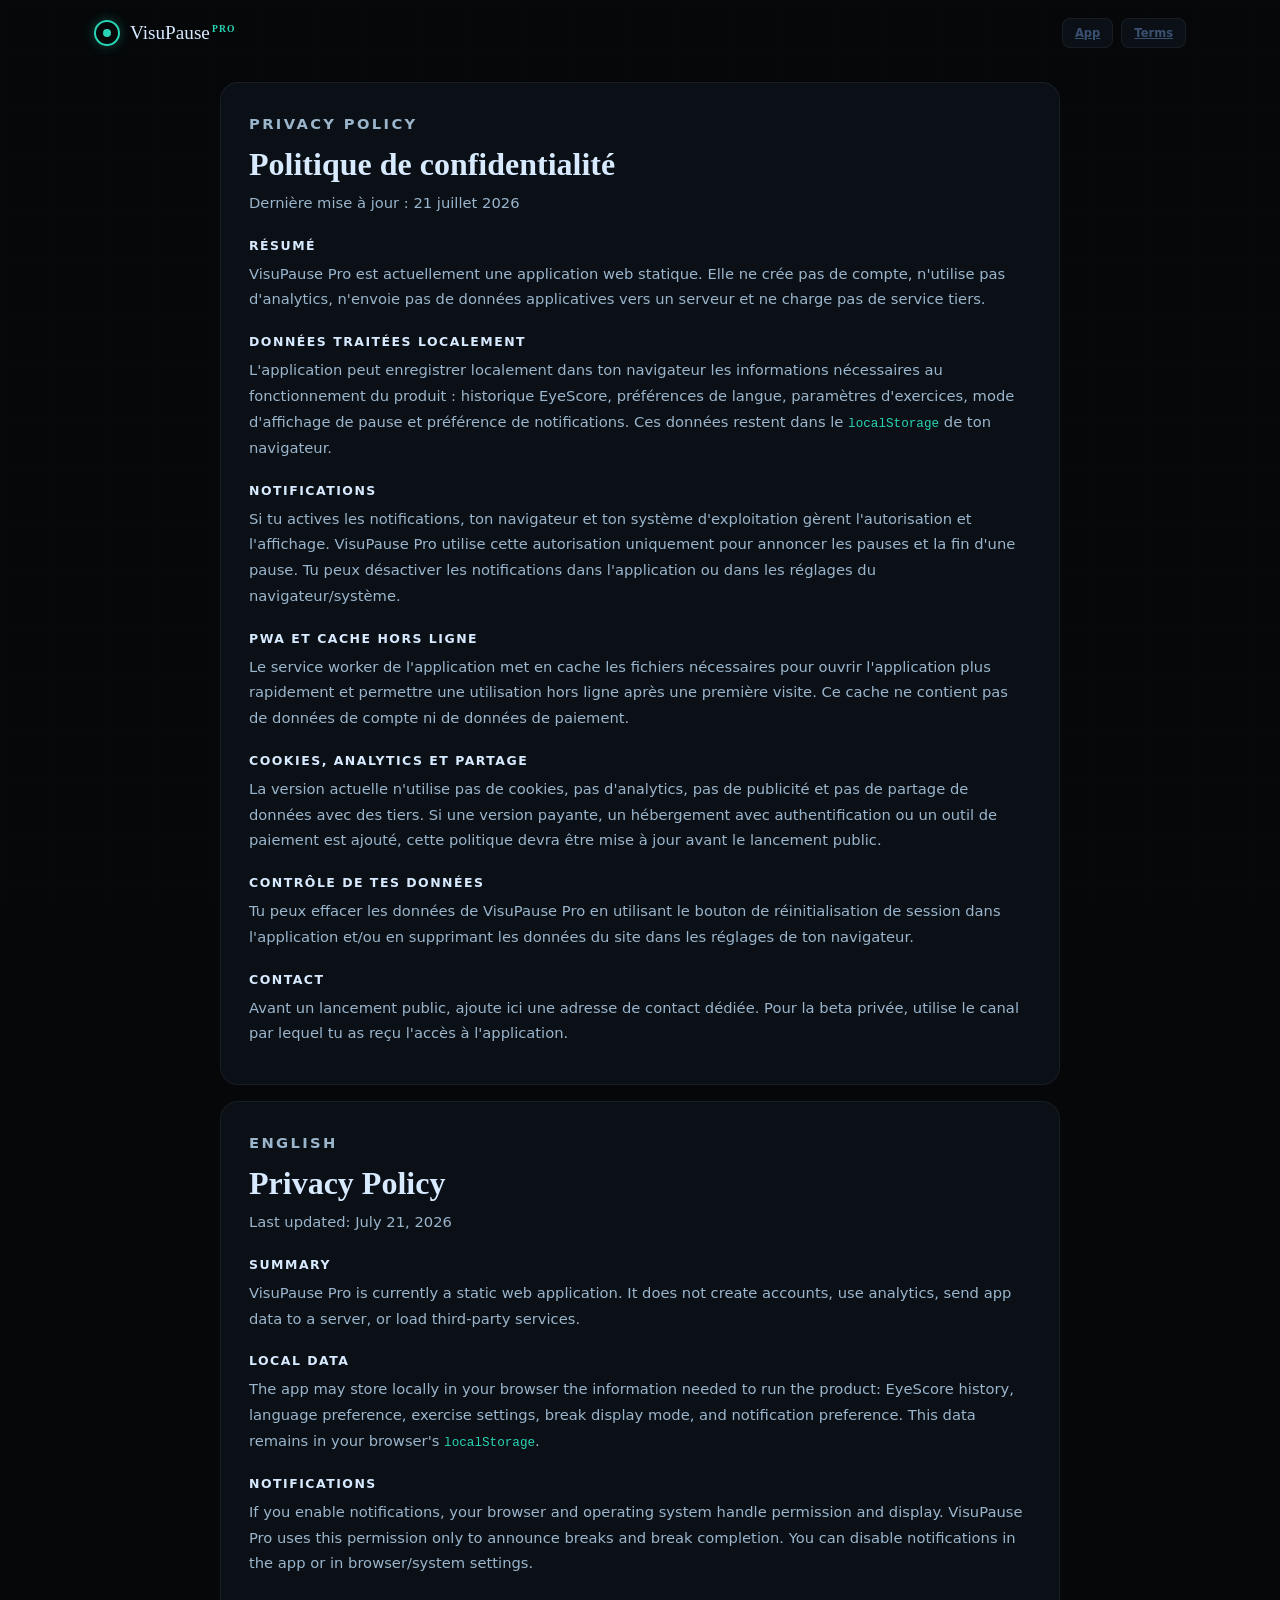
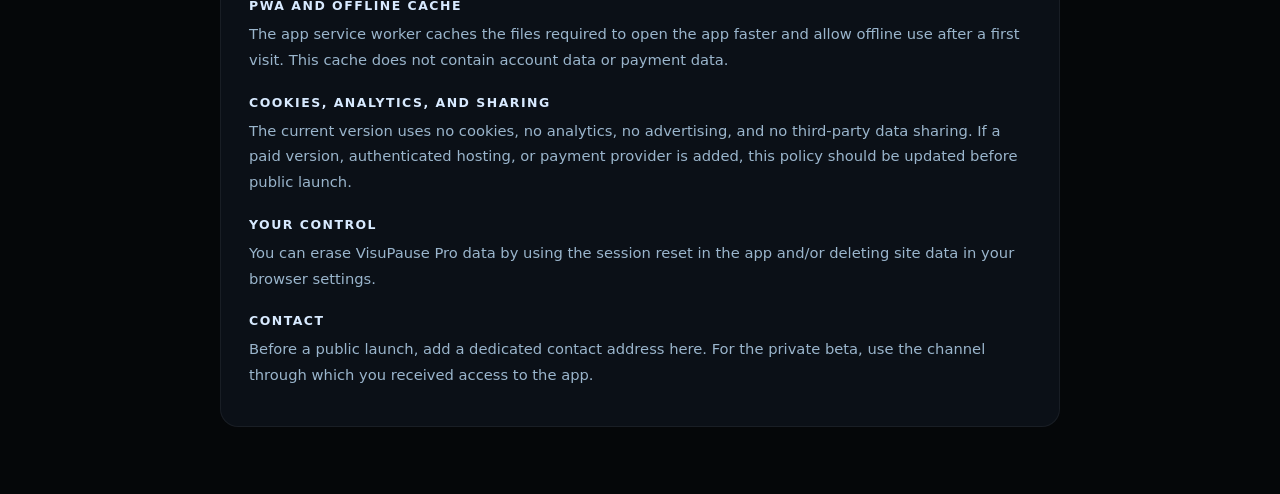
==== commit 24113817: "Update demo with off-screen break experience" ====
--- a/privacy.html
+++ b/privacy.html
@@ -8,7 +8,7 @@
 <meta http-equiv="Content-Security-Policy" content="default-src 'self'; script-src 'self'; style-src 'self' 'unsafe-inline'; font-src 'self'; img-src 'self' data:; connect-src 'none'; object-src 'none'; base-uri 'none'; form-action 'none'; frame-ancestors 'none'">
 <title>Privacy Policy — VisuPause Pro</title>
 <link rel="icon" href="icons/icon.svg" type="image/svg+xml">
-<link rel="stylesheet" href="styles.css?v=7">
+<link rel="stylesheet" href="styles.css?v=9">
 </head>
 <body class="legal-page">
 <header>
@@ -26,7 +26,7 @@
   <section class="legal-card">
     <p class="legal-kicker">Privacy Policy</p>
     <h1>Politique de confidentialité</h1>
-    <p class="legal-updated">Dernière mise à jour : 11 juillet 2026</p>
+    <p class="legal-updated">Dernière mise à jour : 21 juillet 2026</p>
 
     <h2>Résumé</h2>
     <p>VisuPause Pro est actuellement une application web statique. Elle ne crée pas de compte, n'utilise pas d'analytics, n'envoie pas de données applicatives vers un serveur et ne charge pas de service tiers.</p>
@@ -53,7 +53,7 @@
   <section class="legal-card" lang="en">
     <p class="legal-kicker">English</p>
     <h1>Privacy Policy</h1>
-    <p class="legal-updated">Last updated: July 11, 2026</p>
+    <p class="legal-updated">Last updated: July 21, 2026</p>
 
     <h2>Summary</h2>
     <p>VisuPause Pro is currently a static web application. It does not create accounts, use analytics, send app data to a server, or load third-party services.</p>
--- a/styles.css
+++ b/styles.css
@@ -43,6 +43,19 @@
 /* GRID */
 main{flex:1;position:relative;z-index:1;max-width:1140px;width:100%;margin:0 auto;padding:20px 20px 40px;display:grid;grid-template-columns:290px 1fr;gap:14px;}
 @media(max-width:780px){main{grid-template-columns:1fr;}}
+
+/* PRODUCT APPROACH */
+.approach-card{grid-column:1/-1;display:grid;grid-template-columns:minmax(0,1.2fr) minmax(320px,.8fr);gap:24px;align-items:center;background:linear-gradient(135deg,rgba(40,212,180,.08),rgba(11,16,23,.95) 48%,rgba(124,131,245,.06));border:1px solid rgba(40,212,180,.16);border-radius:22px;padding:24px 26px;overflow:hidden;position:relative;}
+.approach-card::after{content:'';position:absolute;width:240px;height:240px;border-radius:50%;right:-110px;top:-140px;border:1px solid rgba(40,212,180,.13);box-shadow:0 0 70px rgba(40,212,180,.06);pointer-events:none;}
+.approach-copy{display:flex;flex-direction:column;gap:7px;position:relative;z-index:1;}
+.approach-kicker{font-size:.6rem;text-transform:uppercase;letter-spacing:.18em;color:var(--teal);font-weight:800;}
+.approach-copy h1{font-family:var(--font-display);font-size:clamp(1.45rem,3vw,2.2rem);font-weight:500;line-height:1.08;color:var(--bright);max-width:720px;}
+.approach-copy p{font-size:.82rem;line-height:1.65;color:var(--txt);max-width:680px;}
+.approach-principles{display:grid;gap:7px;position:relative;z-index:1;}
+.approach-principles div{display:grid;grid-template-columns:28px 1fr;align-items:center;gap:8px;padding:9px 11px;border:1px solid var(--border);border-radius:10px;background:rgba(5,7,9,.3);}
+.approach-principles span{font-family:var(--font-mono);font-size:.58rem;color:var(--teal);}
+.approach-principles strong{font-size:.71rem;color:var(--txt);font-weight:650;}
+@media(max-width:780px){.approach-card{grid-template-columns:1fr;padding:21px 20px;gap:17px;}}
 
 /* SCORE CARD */
 .score-card{background:var(--s1);border:1px solid var(--border);border-radius:22px;padding:26px 18px;display:flex;flex-direction:column;align-items:center;gap:16px;position:relative;overflow:hidden;}
@@ -105,7 +118,13 @@
 
 /* EXERCISE SECTION */
 .ex-section{grid-column:1/-1;display:flex;flex-direction:column;gap:12px;}
-.ex-section-title{font-family:var(--font-display);font-size:1rem;font-style:italic;color:var(--txt2);}
+.library-head{display:flex;align-items:flex-end;justify-content:space-between;gap:18px;}
+.ex-section-title{font-family:var(--font-display);font-size:1.05rem;color:var(--bright);}
+.ex-section-copy{font-size:.72rem;color:var(--txt2);line-height:1.55;margin-top:4px;max-width:720px;}
+.library-legend{display:flex;align-items:center;gap:6px;flex-wrap:wrap;justify-content:flex-end;}
+.library-legend span,.ex-status{display:inline-flex;align-items:center;gap:5px;border-radius:999px;padding:4px 8px;font-size:.54rem;line-height:1;text-transform:uppercase;letter-spacing:.07em;font-weight:800;white-space:nowrap;}
+.library-legend .auto,.ex-status.auto{color:var(--teal);background:rgba(40,212,180,.09);border:1px solid rgba(40,212,180,.2);}
+.library-legend .optional,.ex-status.optional{color:var(--txt2);background:rgba(255,255,255,.025);border:1px solid var(--border);}
 .cat-group{display:flex;flex-direction:column;gap:8px;content-visibility:auto;contain-intrinsic-size:auto 260px;}
 .cat-label{font-size:.62rem;text-transform:uppercase;letter-spacing:.15em;color:var(--txt2);font-weight:700;padding-left:4px;display:flex;align-items:center;gap:8px;}
 .cat-label::after{content:'';flex:1;height:1px;background:var(--border);}
@@ -133,16 +152,43 @@
 .ex-dur{font-size:.62rem;color:var(--txt2);margin-top:3px;}
 .ex-src{font-size:.55rem;color:var(--txt2);margin-top:5px;opacity:.7;}
 .ex-evidence{display:inline-block;margin-top:8px;padding:2px 6px;border-radius:999px;border:1px solid rgba(255,255,255,.08);font-size:.52rem;color:var(--txt2);letter-spacing:.06em;text-transform:uppercase;}
+.ex-status{margin-top:8px;}
 .ex-card.muted{opacity:.46;}
 .ex-actions{display:flex;gap:6px;margin-top:10px;position:relative;z-index:1;}
 .ex-mini{flex:1;border:1px solid var(--border);background:rgba(255,255,255,.03);color:var(--txt2);border-radius:8px;padding:7px 6px;font-family:var(--font-ui);font-size:.64rem;font-weight:700;cursor:pointer;}
 .ex-mini.primary{border-color:rgba(40,212,180,.28);background:rgba(40,212,180,.09);color:var(--teal);}
 .ex-mini:hover{border-color:var(--border2);color:var(--bright);}
+@media(max-width:620px){.library-head{align-items:flex-start;flex-direction:column;}.library-legend{justify-content:flex-start;}}
+
+/* NON-BLOCKING BREAK NUDGE */
+.break-nudge{position:fixed;z-index:90;right:18px;bottom:max(18px,env(safe-area-inset-bottom));width:min(520px,calc(100vw - 28px));display:grid;grid-template-columns:42px minmax(0,1fr) auto;align-items:center;gap:12px;padding:13px 14px;background:rgba(11,16,23,.96);border:1px solid rgba(40,212,180,.28);border-radius:16px;box-shadow:0 22px 65px rgba(0,0,0,.5);backdrop-filter:blur(18px);opacity:0;transform:translateY(18px);pointer-events:none;transition:opacity .22s,transform .22s;}
+.break-nudge.active{opacity:1;transform:translateY(0);pointer-events:auto;}
+.nudge-mark{display:flex;align-items:center;justify-content:center;width:42px;height:42px;border-radius:50%;background:rgba(40,212,180,.1);color:var(--teal);font-size:1.15rem;}
+.nudge-copy{display:flex;flex-direction:column;gap:3px;min-width:0;}
+.nudge-copy strong{color:var(--bright);font-size:.8rem;}
+.nudge-copy span{color:var(--txt2);font-size:.67rem;line-height:1.35;}
+.nudge-actions{display:flex;gap:6px;}
+.nudge-btn{border:1px solid var(--border2);background:transparent;color:var(--txt);border-radius:8px;padding:8px 10px;font-family:var(--font-ui);font-size:.66rem;font-weight:750;cursor:pointer;white-space:nowrap;}
+.nudge-btn.primary{background:var(--teal);border-color:var(--teal);color:#04080c;}
+.nudge-btn:focus-visible{outline:2px solid var(--teal);outline-offset:3px;}
+@media(max-width:620px){.break-nudge{grid-template-columns:36px 1fr;}.nudge-mark{width:36px;height:36px}.nudge-actions{grid-column:1/-1}.nudge-btn{flex:1;}}
 
 /* BREAK OVERLAY */
 .break-overlay{position:fixed;inset:0;z-index:100;display:flex;flex-direction:column;align-items:center;justify-content:center;background:rgba(5,7,9,0.97);backdrop-filter:blur(28px);opacity:0;pointer-events:none;transition:opacity .6s ease;text-align:center;padding:20px;gap:10px;overflow-x:hidden;overflow-y:auto;}
 .break-overlay.active{opacity:1;pointer-events:all;}
-.break-anim-wrap{width:min(400px,94vw);flex-shrink:0;border-radius:20px;overflow:hidden;border:1px solid var(--border);background:var(--s1);}
+.break-anim-wrap{width:min(400px,94vw);height:190px;flex-shrink:0;border-radius:20px;overflow:hidden;border:1px solid var(--border);background:var(--s1);}
+.offscreen-cue{display:none;width:100%;height:100%;flex-direction:column;align-items:center;justify-content:center;gap:9px;padding:24px;transition:opacity .8s ease;}
+.offscreen-cue .offscreen-icon{display:flex;align-items:center;justify-content:center;width:82px;height:82px;border-radius:50%;border:1px solid rgba(40,212,180,.22);background:rgba(40,212,180,.06);color:var(--teal);font-size:2rem;box-shadow:0 0 55px rgba(40,212,180,.08);}
+.offscreen-cue strong{font-family:var(--font-display);font-size:clamp(1.2rem,3vw,2rem);font-weight:500;color:var(--bright);}
+.offscreen-cue small{font-size:.7rem;color:var(--txt2);}
+.break-overlay.offscreen .break-anim-wrap{background:radial-gradient(circle at 50% 45%,rgba(40,212,180,.055),rgba(5,7,9,.92) 55%,#050709);border-color:rgba(40,212,180,.11);}
+.break-overlay.offscreen .break-anim-wrap canvas{display:none!important;}
+.break-overlay.offscreen .offscreen-cue{display:flex;}
+.break-overlay.offscreen .b-cat,.break-overlay.offscreen .b-src,.break-overlay.offscreen .b-title,.break-overlay.offscreen .b-desc,.break-overlay.offscreen .b-tip,.break-overlay.offscreen .bbtns,.break-overlay.offscreen .break-ring-wrap{transition:opacity .8s ease;}
+.break-overlay.offscreen.look-away .offscreen-cue,.break-overlay.offscreen.look-away .b-cat,.break-overlay.offscreen.look-away .b-src,.break-overlay.offscreen.look-away .b-title,.break-overlay.offscreen.look-away .b-desc,.break-overlay.offscreen.look-away .b-tip{opacity:0;}
+.break-overlay.offscreen.look-away .bbtns,.break-overlay.offscreen.look-away .break-ring-wrap{opacity:.18;}
+.break-overlay.offscreen.look-away .bbtns:hover,.break-overlay.offscreen.look-away .bbtns:focus-within,.break-overlay.offscreen.look-away .break-ring-wrap:hover{opacity:1;}
+.break-overlay.offscreen.look-away .break-anim-wrap{background:#030405;border-color:transparent;}
 .break-overlay.pending .break-anim-wrap,.break-overlay.pending .break-ring-wrap{display:none;}
 .break-overlay.pending #extBtn,.break-overlay.pending #fullBtn,.break-overlay.pending [data-action="end-break"]{display:none;}
 .break-overlay:not(.pending) #startBreakBtn{display:none;}
@@ -154,11 +200,25 @@
 .break-overlay.complete #endBreakBtn:focus-visible{outline:3px solid rgba(255,255,255,.72);outline-offset:4px;}
 .break-overlay.complete{padding-bottom:130px;}
 .break-overlay.complete .bbtns{position:fixed;left:0;right:0;bottom:0;z-index:3;display:flex;justify-content:center;padding:18px 18px max(24px,env(safe-area-inset-bottom));background:linear-gradient(180deg,rgba(5,7,9,0),rgba(5,7,9,.96) 34%);}
-.break-overlay.immersive{gap:12px;}
-.break-overlay.immersive .break-anim-wrap{width:min(960px,96vw);height:min(54vh,520px)!important;border-radius:18px;}
-.break-overlay.immersive .b-desc,.break-overlay.immersive .b-tip{max-width:620px;}
-.break-overlay.immersive .b-title{font-size:1.55rem;}
-@media(max-width:680px){.break-overlay.immersive .break-anim-wrap{height:min(48vh,420px)!important;}}
+.break-overlay.immersive{display:grid;grid-template-columns:minmax(0,1fr);grid-template-rows:minmax(280px,1fr) auto auto auto auto auto auto;grid-template-areas:'animation' 'category' 'source' 'title' 'description' 'tip' 'controls';justify-items:center;align-items:center;gap:5px;padding:12px 12px max(14px,env(safe-area-inset-bottom));}
+.break-overlay.immersive .break-anim-wrap{grid-area:animation;width:min(1360px,calc(100vw - 24px));height:100%!important;min-height:0;border-radius:12px;}
+.break-overlay.immersive .b-cat{grid-area:category;}
+.break-overlay.immersive .b-src{grid-area:source;}
+.break-overlay.immersive .b-title{grid-area:title;font-size:1.45rem;line-height:1.08;}
+.break-overlay.immersive .b-desc{grid-area:description;max-width:760px;line-height:1.55;}
+.break-overlay.immersive .b-tip{grid-area:tip;max-width:680px;line-height:1.45;}
+.break-overlay.immersive .break-ring-wrap{position:absolute;top:max(22px,env(safe-area-inset-top));right:22px;z-index:2;border-radius:50%;background:rgba(5,7,9,.68);box-shadow:0 8px 30px rgba(0,0,0,.28);backdrop-filter:blur(10px);}
+.break-overlay.immersive .bbtns{grid-area:controls;}
+.break-overlay.immersive.complete{padding-bottom:max(112px,calc(88px + env(safe-area-inset-bottom)));}
+.break-overlay.immersive.complete .b-cat,.break-overlay.immersive.complete .b-src,.break-overlay.immersive.complete .b-title,.break-overlay.immersive.complete .b-desc,.break-overlay.immersive.complete .b-tip{display:none;}
+@media(max-width:680px){
+  .break-overlay.immersive{grid-template-rows:minmax(240px,1fr) auto auto auto auto auto auto;padding:8px 8px max(10px,env(safe-area-inset-bottom));gap:4px;}
+  .break-overlay.immersive .break-anim-wrap{width:calc(100vw - 16px);border-radius:10px;}
+  .break-overlay.immersive .break-ring-wrap{top:max(14px,env(safe-area-inset-top));right:14px;transform:scale(.9);transform-origin:top right;}
+  .break-overlay.immersive .b-title{font-size:1.3rem;}
+  .break-overlay.immersive .b-desc{font-size:.81rem;line-height:1.45;}
+  .break-overlay.immersive .b-tip{font-size:.68rem;line-height:1.4;}
+}
 .b-cat{font-size:.62rem;color:var(--teal);text-transform:uppercase;letter-spacing:.22em;font-weight:700;}
 .b-src{font-size:.62rem;color:var(--txt2);letter-spacing:.06em;}
 .b-title{font-family:var(--font-display);font-size:1.8rem;color:var(--bright);}
@@ -182,6 +242,11 @@
 .pm-card{background:var(--s2);border:1px solid rgba(255,255,255,.1);border-radius:22px;max-width:500px;width:100%;box-shadow:0 28px 70px rgba(0,0,0,.55);transform:translateY(6px);transition:transform .22s;overflow:hidden;max-height:90vh;display:flex;flex-direction:column;}
 .pmodal.active .pm-card{transform:translateY(0);}
 .pm-anim{width:100%;height:220px;flex-shrink:0;display:block;}
+.pm-offscreen{display:none;width:100%;height:220px;flex-shrink:0;align-items:center;justify-content:center;flex-direction:column;gap:10px;background:radial-gradient(circle,rgba(40,212,180,.07),rgba(5,7,9,.75) 62%);border-bottom:1px solid var(--border);}
+.pm-offscreen span{display:flex;align-items:center;justify-content:center;width:68px;height:68px;border-radius:50%;border:1px solid rgba(40,212,180,.22);color:var(--teal);font-size:1.6rem;}
+.pm-offscreen strong{font-family:var(--font-display);font-size:1.1rem;color:var(--bright);font-weight:500;}
+.pmodal.offscreen .pm-anim{display:none;}
+.pmodal.offscreen .pm-offscreen{display:flex;}
 .pm-body{padding:20px 22px 22px;overflow-y:auto;display:flex;flex-direction:column;gap:7px;}
 .pm-source{font-size:.62rem;color:var(--txt2);}
 .pm-name{font-family:var(--font-display);font-size:1.35rem;color:var(--bright);}
@@ -190,8 +255,8 @@
 .pm-tip{font-size:.74rem;color:var(--txt2);font-style:italic;line-height:1.65;}
 .pm-close{align-self:flex-start;margin-top:6px;background:var(--s1);border:1px solid var(--border);color:var(--txt2);font-family:var(--font-ui);font-weight:600;font-size:.8rem;padding:8px 20px;border-radius:50px;cursor:pointer;transition:all .2s;}
 .pm-close:hover{border-color:var(--border2);color:var(--txt);}
-.pmodal.test .pm-card{max-width:720px;}
-.pmodal.test .pm-anim{height:360px;}
+.pmodal.test .pm-card{max-width:min(1080px,96vw);}
+.pmodal.test .pm-anim{height:min(56vh,620px);}
 
 /* SETTINGS */
 .settings-modal{position:fixed;inset:0;z-index:220;display:flex;align-items:center;justify-content:center;background:rgba(5,7,9,.82);backdrop-filter:blur(18px);opacity:0;pointer-events:none;transition:opacity .22s;padding:18px;}
@@ -206,6 +271,11 @@
 .settings-row-head{display:flex;align-items:center;justify-content:space-between;gap:12px;}
 .settings-label{font-size:.72rem;text-transform:uppercase;letter-spacing:.14em;color:var(--txt2);font-weight:800;}
 .settings-sub{font-size:.72rem;color:var(--txt);margin-top:4px;}
+.interval-badge{border:1px solid rgba(40,212,180,.2);background:rgba(40,212,180,.08);color:var(--teal);border-radius:999px;padding:4px 8px;font-size:.6rem;font-weight:800;white-space:nowrap;}
+.interval-control{display:grid;grid-template-columns:minmax(0,1fr) 68px;align-items:center;gap:14px;}
+.interval-control input[type="range"]{width:100%;accent-color:var(--teal);cursor:pointer;}
+.interval-control output{display:flex;align-items:center;justify-content:center;min-height:38px;border:1px solid var(--border2);background:var(--s1);border-radius:8px;color:var(--bright);font-family:var(--font-mono);font-size:.82rem;font-weight:700;}
+.interval-scale{display:flex;justify-content:space-between;margin-top:-7px;padding-right:82px;color:var(--txt2);font-size:.58rem;font-family:var(--font-mono);}
 .mini-btn{border:1px solid var(--border);background:var(--s1);color:var(--txt2);border-radius:8px;padding:7px 10px;font-family:var(--font-ui);font-size:.68rem;font-weight:700;cursor:pointer;}
 .settings-grid{display:grid;grid-template-columns:repeat(auto-fit,minmax(190px,1fr));gap:8px;}
 .check-row{display:flex;align-items:center;gap:9px;border:1px solid var(--border);background:rgba(255,255,255,.025);border-radius:10px;padding:9px 10px;font-size:.78rem;color:var(--txt);cursor:pointer;}
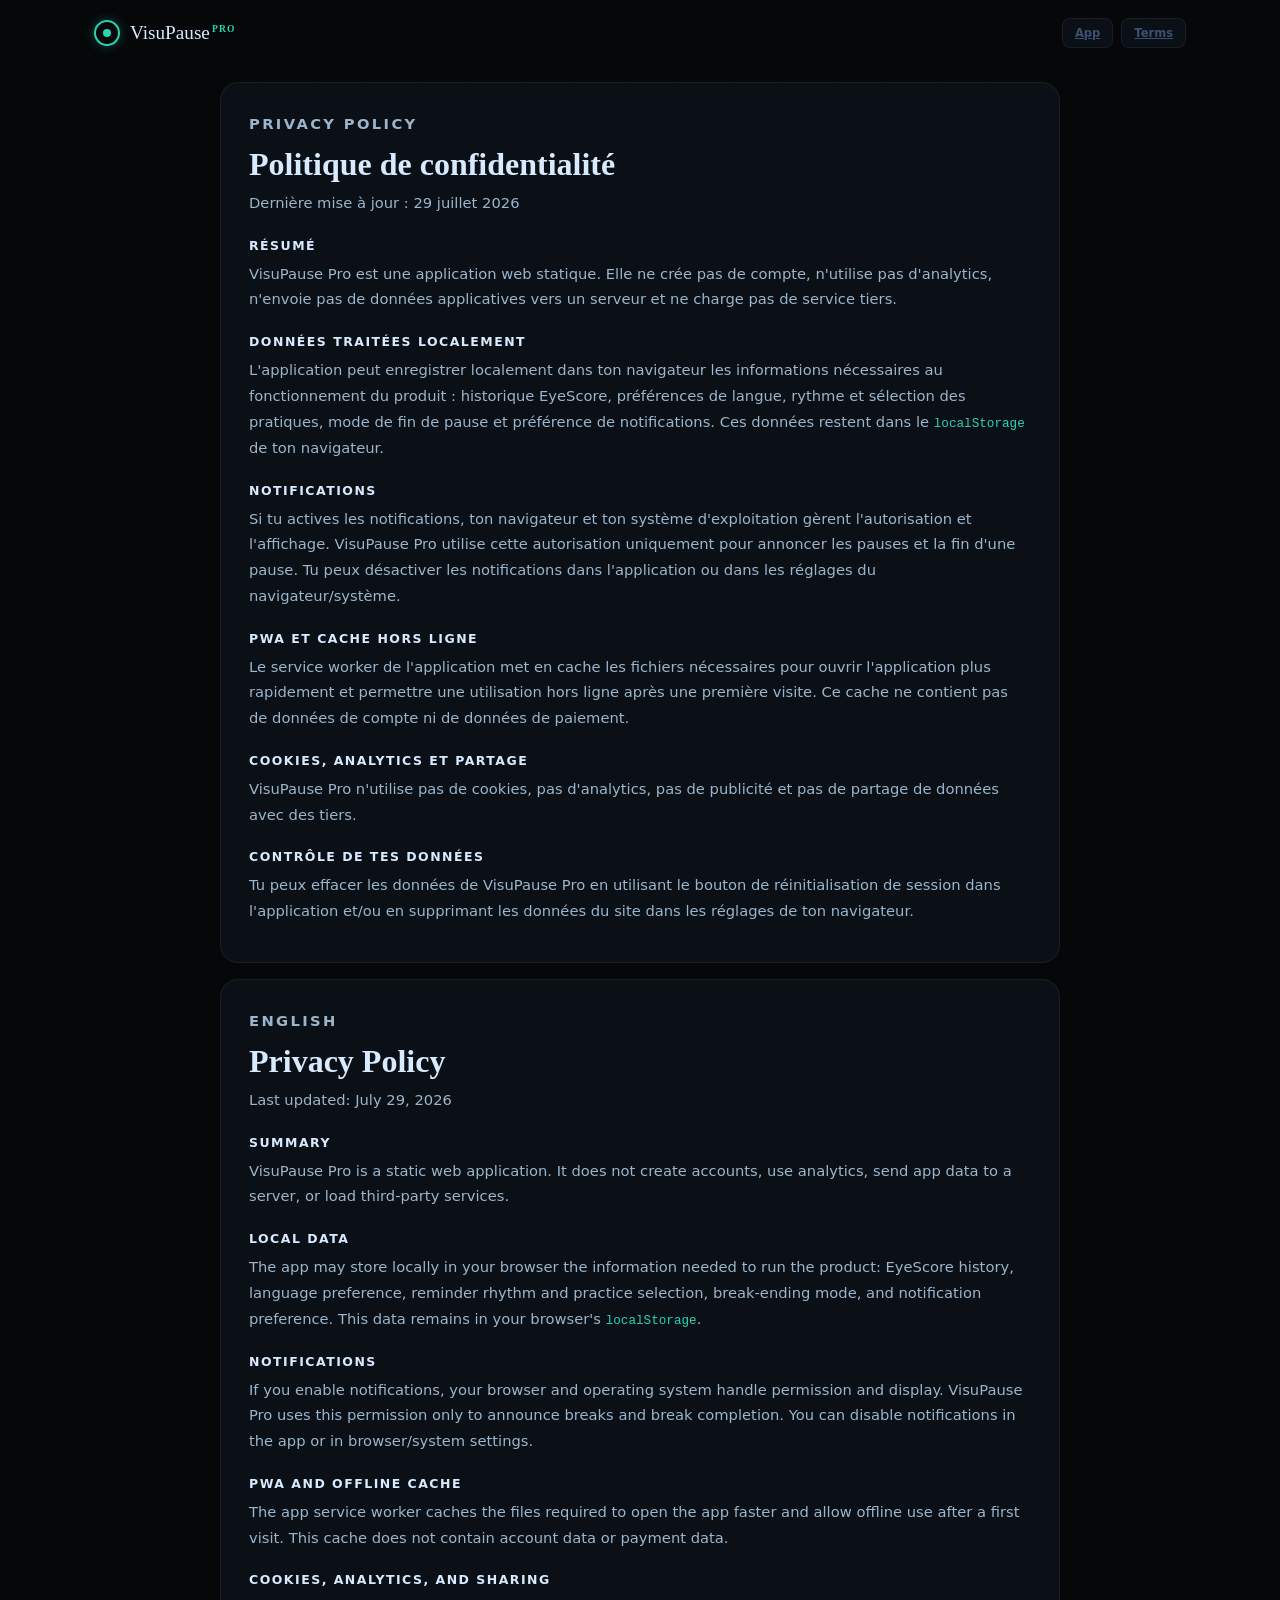
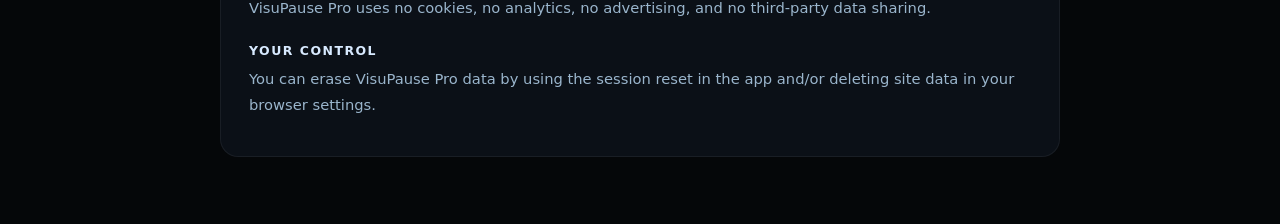
==== commit 1b4ff93c: "Refine break experience and copy" ====
--- a/privacy.html
+++ b/privacy.html
@@ -8,7 +8,7 @@
 <meta http-equiv="Content-Security-Policy" content="default-src 'self'; script-src 'self'; style-src 'self' 'unsafe-inline'; font-src 'self'; img-src 'self' data:; connect-src 'none'; object-src 'none'; base-uri 'none'; form-action 'none'; frame-ancestors 'none'">
 <title>Privacy Policy — VisuPause Pro</title>
 <link rel="icon" href="icons/icon.svg" type="image/svg+xml">
-<link rel="stylesheet" href="styles.css?v=9">
+<link rel="stylesheet" href="styles.css?v=13">
 </head>
 <body class="legal-page">
 <header>
@@ -26,13 +26,13 @@
   <section class="legal-card">
     <p class="legal-kicker">Privacy Policy</p>
     <h1>Politique de confidentialité</h1>
-    <p class="legal-updated">Dernière mise à jour : 21 juillet 2026</p>
+    <p class="legal-updated">Dernière mise à jour : 29 juillet 2026</p>
 
     <h2>Résumé</h2>
-    <p>VisuPause Pro est actuellement une application web statique. Elle ne crée pas de compte, n'utilise pas d'analytics, n'envoie pas de données applicatives vers un serveur et ne charge pas de service tiers.</p>
+    <p>VisuPause Pro est une application web statique. Elle ne crée pas de compte, n'utilise pas d'analytics, n'envoie pas de données applicatives vers un serveur et ne charge pas de service tiers.</p>
 
     <h2>Données traitées localement</h2>
-    <p>L'application peut enregistrer localement dans ton navigateur les informations nécessaires au fonctionnement du produit : historique EyeScore, préférences de langue, paramètres d'exercices, mode d'affichage de pause et préférence de notifications. Ces données restent dans le <code>localStorage</code> de ton navigateur.</p>
+    <p>L'application peut enregistrer localement dans ton navigateur les informations nécessaires au fonctionnement du produit : historique EyeScore, préférences de langue, rythme et sélection des pratiques, mode de fin de pause et préférence de notifications. Ces données restent dans le <code>localStorage</code> de ton navigateur.</p>
 
     <h2>Notifications</h2>
     <p>Si tu actives les notifications, ton navigateur et ton système d'exploitation gèrent l'autorisation et l'affichage. VisuPause Pro utilise cette autorisation uniquement pour annoncer les pauses et la fin d'une pause. Tu peux désactiver les notifications dans l'application ou dans les réglages du navigateur/système.</p>
@@ -41,25 +41,23 @@
     <p>Le service worker de l'application met en cache les fichiers nécessaires pour ouvrir l'application plus rapidement et permettre une utilisation hors ligne après une première visite. Ce cache ne contient pas de données de compte ni de données de paiement.</p>
 
     <h2>Cookies, analytics et partage</h2>
-    <p>La version actuelle n'utilise pas de cookies, pas d'analytics, pas de publicité et pas de partage de données avec des tiers. Si une version payante, un hébergement avec authentification ou un outil de paiement est ajouté, cette politique devra être mise à jour avant le lancement public.</p>
+    <p>VisuPause Pro n'utilise pas de cookies, pas d'analytics, pas de publicité et pas de partage de données avec des tiers.</p>
 
     <h2>Contrôle de tes données</h2>
     <p>Tu peux effacer les données de VisuPause Pro en utilisant le bouton de réinitialisation de session dans l'application et/ou en supprimant les données du site dans les réglages de ton navigateur.</p>
 
-    <h2>Contact</h2>
-    <p>Avant un lancement public, ajoute ici une adresse de contact dédiée. Pour la beta privée, utilise le canal par lequel tu as reçu l'accès à l'application.</p>
   </section>
 
   <section class="legal-card" lang="en">
     <p class="legal-kicker">English</p>
     <h1>Privacy Policy</h1>
-    <p class="legal-updated">Last updated: July 21, 2026</p>
+    <p class="legal-updated">Last updated: July 29, 2026</p>
 
     <h2>Summary</h2>
-    <p>VisuPause Pro is currently a static web application. It does not create accounts, use analytics, send app data to a server, or load third-party services.</p>
+    <p>VisuPause Pro is a static web application. It does not create accounts, use analytics, send app data to a server, or load third-party services.</p>
 
     <h2>Local data</h2>
-    <p>The app may store locally in your browser the information needed to run the product: EyeScore history, language preference, exercise settings, break display mode, and notification preference. This data remains in your browser's <code>localStorage</code>.</p>
+    <p>The app may store locally in your browser the information needed to run the product: EyeScore history, language preference, reminder rhythm and practice selection, break-ending mode, and notification preference. This data remains in your browser's <code>localStorage</code>.</p>
 
     <h2>Notifications</h2>
     <p>If you enable notifications, your browser and operating system handle permission and display. VisuPause Pro uses this permission only to announce breaks and break completion. You can disable notifications in the app or in browser/system settings.</p>
@@ -68,13 +66,11 @@
     <p>The app service worker caches the files required to open the app faster and allow offline use after a first visit. This cache does not contain account data or payment data.</p>
 
     <h2>Cookies, analytics, and sharing</h2>
-    <p>The current version uses no cookies, no analytics, no advertising, and no third-party data sharing. If a paid version, authenticated hosting, or payment provider is added, this policy should be updated before public launch.</p>
+    <p>VisuPause Pro uses no cookies, no analytics, no advertising, and no third-party data sharing.</p>
 
     <h2>Your control</h2>
     <p>You can erase VisuPause Pro data by using the session reset in the app and/or deleting site data in your browser settings.</p>
 
-    <h2>Contact</h2>
-    <p>Before a public launch, add a dedicated contact address here. For the private beta, use the channel through which you received access to the app.</p>
   </section>
 </main>
 </body>
--- a/styles.css
+++ b/styles.css
@@ -28,11 +28,8 @@
 .hbtn{display:flex;align-items:center;gap:6px;padding:7px 12px;border-radius:8px;border:1px solid var(--border);background:var(--s1);color:var(--txt2);font-size:.72rem;font-weight:600;cursor:pointer;transition:all .2s;font-family:var(--font-ui);}
 .hbtn:hover{border-color:var(--border2);color:var(--txt);}
 .hbtn:focus-visible,.tbtn:focus-visible,.bbtn:focus-visible,.pm-close:focus-visible,.ex-card:focus-visible,.coach-action:focus-visible,.ex-mini:focus-visible,.mini-btn:focus-visible,.icon-btn:focus-visible,.segmented button:focus-visible{outline:2px solid var(--teal);outline-offset:3px;}
-.hbtn.dev.on{background:rgba(232,160,32,0.09);border-color:rgba(232,160,32,0.45);color:var(--amber);}
 .hbtn.notify.on{background:rgba(40,212,180,0.09);border-color:rgba(40,212,180,0.42);color:var(--teal);}
 .hbtn:disabled{cursor:not-allowed;opacity:.48;}
-.dev-badge{display:none;font-size:.6rem;font-weight:700;letter-spacing:.1em;background:rgba(232,160,32,0.12);border:1px solid rgba(232,160,32,0.3);color:var(--amber);padding:2px 7px;border-radius:5px;}
-.dev-badge.show{display:inline-block;}
 @media(max-width:520px){
   header{padding:14px 14px 0;gap:10px;flex-wrap:wrap;}
   .logo-name{font-size:1.05rem;}
@@ -95,6 +92,7 @@
 .coach-action:disabled{cursor:not-allowed;opacity:.45;}
 .timer-block{display:flex;flex-direction:column;gap:10px;}
 .timer-lbl-row{display:flex;align-items:center;gap:8px;}
+.timer-next{font-size:.68rem;color:var(--teal);font-weight:750;letter-spacing:.02em;}
 .timer-disp{font-family:var(--font-mono);font-size:2.5rem;color:var(--bright);letter-spacing:0;line-height:1;transition:color .3s;}
 .timer-disp.warn{color:var(--amber);}
 .timer-btns{display:flex;gap:8px;}
@@ -177,29 +175,19 @@
 .break-overlay{position:fixed;inset:0;z-index:100;display:flex;flex-direction:column;align-items:center;justify-content:center;background:rgba(5,7,9,0.97);backdrop-filter:blur(28px);opacity:0;pointer-events:none;transition:opacity .6s ease;text-align:center;padding:20px;gap:10px;overflow-x:hidden;overflow-y:auto;}
 .break-overlay.active{opacity:1;pointer-events:all;}
 .break-anim-wrap{width:min(400px,94vw);height:190px;flex-shrink:0;border-radius:20px;overflow:hidden;border:1px solid var(--border);background:var(--s1);}
-.offscreen-cue{display:none;width:100%;height:100%;flex-direction:column;align-items:center;justify-content:center;gap:9px;padding:24px;transition:opacity .8s ease;}
-.offscreen-cue .offscreen-icon{display:flex;align-items:center;justify-content:center;width:82px;height:82px;border-radius:50%;border:1px solid rgba(40,212,180,.22);background:rgba(40,212,180,.06);color:var(--teal);font-size:2rem;box-shadow:0 0 55px rgba(40,212,180,.08);}
-.offscreen-cue strong{font-family:var(--font-display);font-size:clamp(1.2rem,3vw,2rem);font-weight:500;color:var(--bright);}
+.offscreen-cue{display:none;width:100%;height:100%;flex-direction:column;align-items:center;justify-content:center;gap:7px;padding:18px;}
+.offscreen-cue .offscreen-icon{display:flex;align-items:center;justify-content:center;width:58px;height:58px;border-radius:50%;border:1px solid rgba(40,212,180,.22);background:rgba(40,212,180,.06);color:var(--teal);font-size:1.5rem;box-shadow:0 0 42px rgba(40,212,180,.08);}
+.offscreen-cue strong{font-family:var(--font-display);font-size:clamp(1.05rem,2.4vw,1.55rem);font-weight:500;color:var(--bright);}
 .offscreen-cue small{font-size:.7rem;color:var(--txt2);}
 .break-overlay.offscreen .break-anim-wrap{background:radial-gradient(circle at 50% 45%,rgba(40,212,180,.055),rgba(5,7,9,.92) 55%,#050709);border-color:rgba(40,212,180,.11);}
 .break-overlay.offscreen .break-anim-wrap canvas{display:none!important;}
 .break-overlay.offscreen .offscreen-cue{display:flex;}
-.break-overlay.offscreen .b-cat,.break-overlay.offscreen .b-src,.break-overlay.offscreen .b-title,.break-overlay.offscreen .b-desc,.break-overlay.offscreen .b-tip,.break-overlay.offscreen .bbtns,.break-overlay.offscreen .break-ring-wrap{transition:opacity .8s ease;}
-.break-overlay.offscreen.look-away .offscreen-cue,.break-overlay.offscreen.look-away .b-cat,.break-overlay.offscreen.look-away .b-src,.break-overlay.offscreen.look-away .b-title,.break-overlay.offscreen.look-away .b-desc,.break-overlay.offscreen.look-away .b-tip{opacity:0;}
-.break-overlay.offscreen.look-away .bbtns,.break-overlay.offscreen.look-away .break-ring-wrap{opacity:.18;}
-.break-overlay.offscreen.look-away .bbtns:hover,.break-overlay.offscreen.look-away .bbtns:focus-within,.break-overlay.offscreen.look-away .break-ring-wrap:hover{opacity:1;}
-.break-overlay.offscreen.look-away .break-anim-wrap{background:#030405;border-color:transparent;}
-.break-overlay.pending .break-anim-wrap,.break-overlay.pending .break-ring-wrap{display:none;}
-.break-overlay.pending #extBtn,.break-overlay.pending #fullBtn,.break-overlay.pending [data-action="end-break"]{display:none;}
-.break-overlay:not(.pending) #startBreakBtn{display:none;}
-.break-overlay.pending .b-title{max-width:520px;}
-.break-overlay.pending .b-desc{font-size:.95rem;}
-.break-overlay.complete #startBreakBtn,.break-overlay.complete #extBtn,.break-overlay.complete #fullBtn{display:none;}
+.break-overlay.complete #extBtn{display:none;}
 .break-overlay.complete #endBreakBtn{min-width:min(440px,88vw);padding:17px 28px;border-radius:16px;background:var(--teal);border-color:var(--teal);color:#04080c;box-shadow:0 12px 38px rgba(40,212,180,.3);font-size:1rem;font-weight:800;line-height:1.25;}
 .break-overlay.complete #endBreakBtn:hover{transform:translateY(-1px);box-shadow:0 16px 44px rgba(40,212,180,.36);}
 .break-overlay.complete #endBreakBtn:focus-visible{outline:3px solid rgba(255,255,255,.72);outline-offset:4px;}
-.break-overlay.complete{padding-bottom:130px;}
-.break-overlay.complete .bbtns{position:fixed;left:0;right:0;bottom:0;z-index:3;display:flex;justify-content:center;padding:18px 18px max(24px,env(safe-area-inset-bottom));background:linear-gradient(180deg,rgba(5,7,9,0),rgba(5,7,9,.96) 34%);}
+.break-overlay.complete .bbtns{position:static;width:min(440px,88vw);padding:8px 0 max(8px,env(safe-area-inset-bottom));background:none;}
+.break-overlay.complete #endBreakBtn{width:100%;min-width:0;}
 .break-overlay.immersive{display:grid;grid-template-columns:minmax(0,1fr);grid-template-rows:minmax(280px,1fr) auto auto auto auto auto auto;grid-template-areas:'animation' 'category' 'source' 'title' 'description' 'tip' 'controls';justify-items:center;align-items:center;gap:5px;padding:12px 12px max(14px,env(safe-area-inset-bottom));}
 .break-overlay.immersive .break-anim-wrap{grid-area:animation;width:min(1360px,calc(100vw - 24px));height:100%!important;min-height:0;border-radius:12px;}
 .break-overlay.immersive .b-cat{grid-area:category;}
@@ -209,8 +197,11 @@
 .break-overlay.immersive .b-tip{grid-area:tip;max-width:680px;line-height:1.45;}
 .break-overlay.immersive .break-ring-wrap{position:absolute;top:max(22px,env(safe-area-inset-top));right:22px;z-index:2;border-radius:50%;background:rgba(5,7,9,.68);box-shadow:0 8px 30px rgba(0,0,0,.28);backdrop-filter:blur(10px);}
 .break-overlay.immersive .bbtns{grid-area:controls;}
-.break-overlay.immersive.complete{padding-bottom:max(112px,calc(88px + env(safe-area-inset-bottom)));}
-.break-overlay.immersive.complete .b-cat,.break-overlay.immersive.complete .b-src,.break-overlay.immersive.complete .b-title,.break-overlay.immersive.complete .b-desc,.break-overlay.immersive.complete .b-tip{display:none;}
+.break-overlay.offscreen.immersive{grid-template-rows:auto auto auto auto auto auto auto;align-content:center;gap:8px;padding-bottom:max(18px,env(safe-area-inset-bottom));}
+.break-overlay.offscreen.immersive .break-anim-wrap{width:min(560px,calc(100vw - 32px));height:150px!important;border-radius:18px;}
+.break-overlay.offscreen.immersive .b-title{font-size:clamp(1.45rem,3vw,2rem);}
+.break-overlay.offscreen.immersive .b-desc{font-size:clamp(.9rem,1.8vw,1.05rem);max-width:680px;line-height:1.65;}
+.break-overlay.offscreen.immersive .b-tip{font-size:.78rem;max-width:620px;line-height:1.55;}
 @media(max-width:680px){
   .break-overlay.immersive{grid-template-rows:minmax(240px,1fr) auto auto auto auto auto auto;padding:8px 8px max(10px,env(safe-area-inset-bottom));gap:4px;}
   .break-overlay.immersive .break-anim-wrap{width:calc(100vw - 16px);border-radius:10px;}
@@ -218,6 +209,8 @@
   .break-overlay.immersive .b-title{font-size:1.3rem;}
   .break-overlay.immersive .b-desc{font-size:.81rem;line-height:1.45;}
   .break-overlay.immersive .b-tip{font-size:.68rem;line-height:1.4;}
+  .break-overlay.offscreen.immersive{grid-template-rows:auto auto auto auto auto auto auto;padding:10px 10px max(12px,env(safe-area-inset-bottom));}
+  .break-overlay.offscreen.immersive .break-anim-wrap{width:calc(100vw - 20px);height:128px!important;}
 }
 .b-cat{font-size:.62rem;color:var(--teal);text-transform:uppercase;letter-spacing:.22em;font-weight:700;}
 .b-src{font-size:.62rem;color:var(--txt2);letter-spacing:.06em;}
@@ -270,6 +263,8 @@
 .settings-section{display:flex;flex-direction:column;gap:10px;}
 .settings-row-head{display:flex;align-items:center;justify-content:space-between;gap:12px;}
 .settings-label{font-size:.72rem;text-transform:uppercase;letter-spacing:.14em;color:var(--txt2);font-weight:800;}
+.interval-setting{display:flex;flex-direction:column;gap:8px;padding:12px;border:1px solid var(--border);border-radius:12px;background:rgba(255,255,255,.02);}
+.interval-title{font-size:.78rem;color:var(--bright);font-weight:750;}
 .settings-sub{font-size:.72rem;color:var(--txt);margin-top:4px;}
 .interval-badge{border:1px solid rgba(40,212,180,.2);background:rgba(40,212,180,.08);color:var(--teal);border-radius:999px;padding:4px 8px;font-size:.6rem;font-weight:800;white-space:nowrap;}
 .interval-control{display:grid;grid-template-columns:minmax(0,1fr) 68px;align-items:center;gap:14px;}
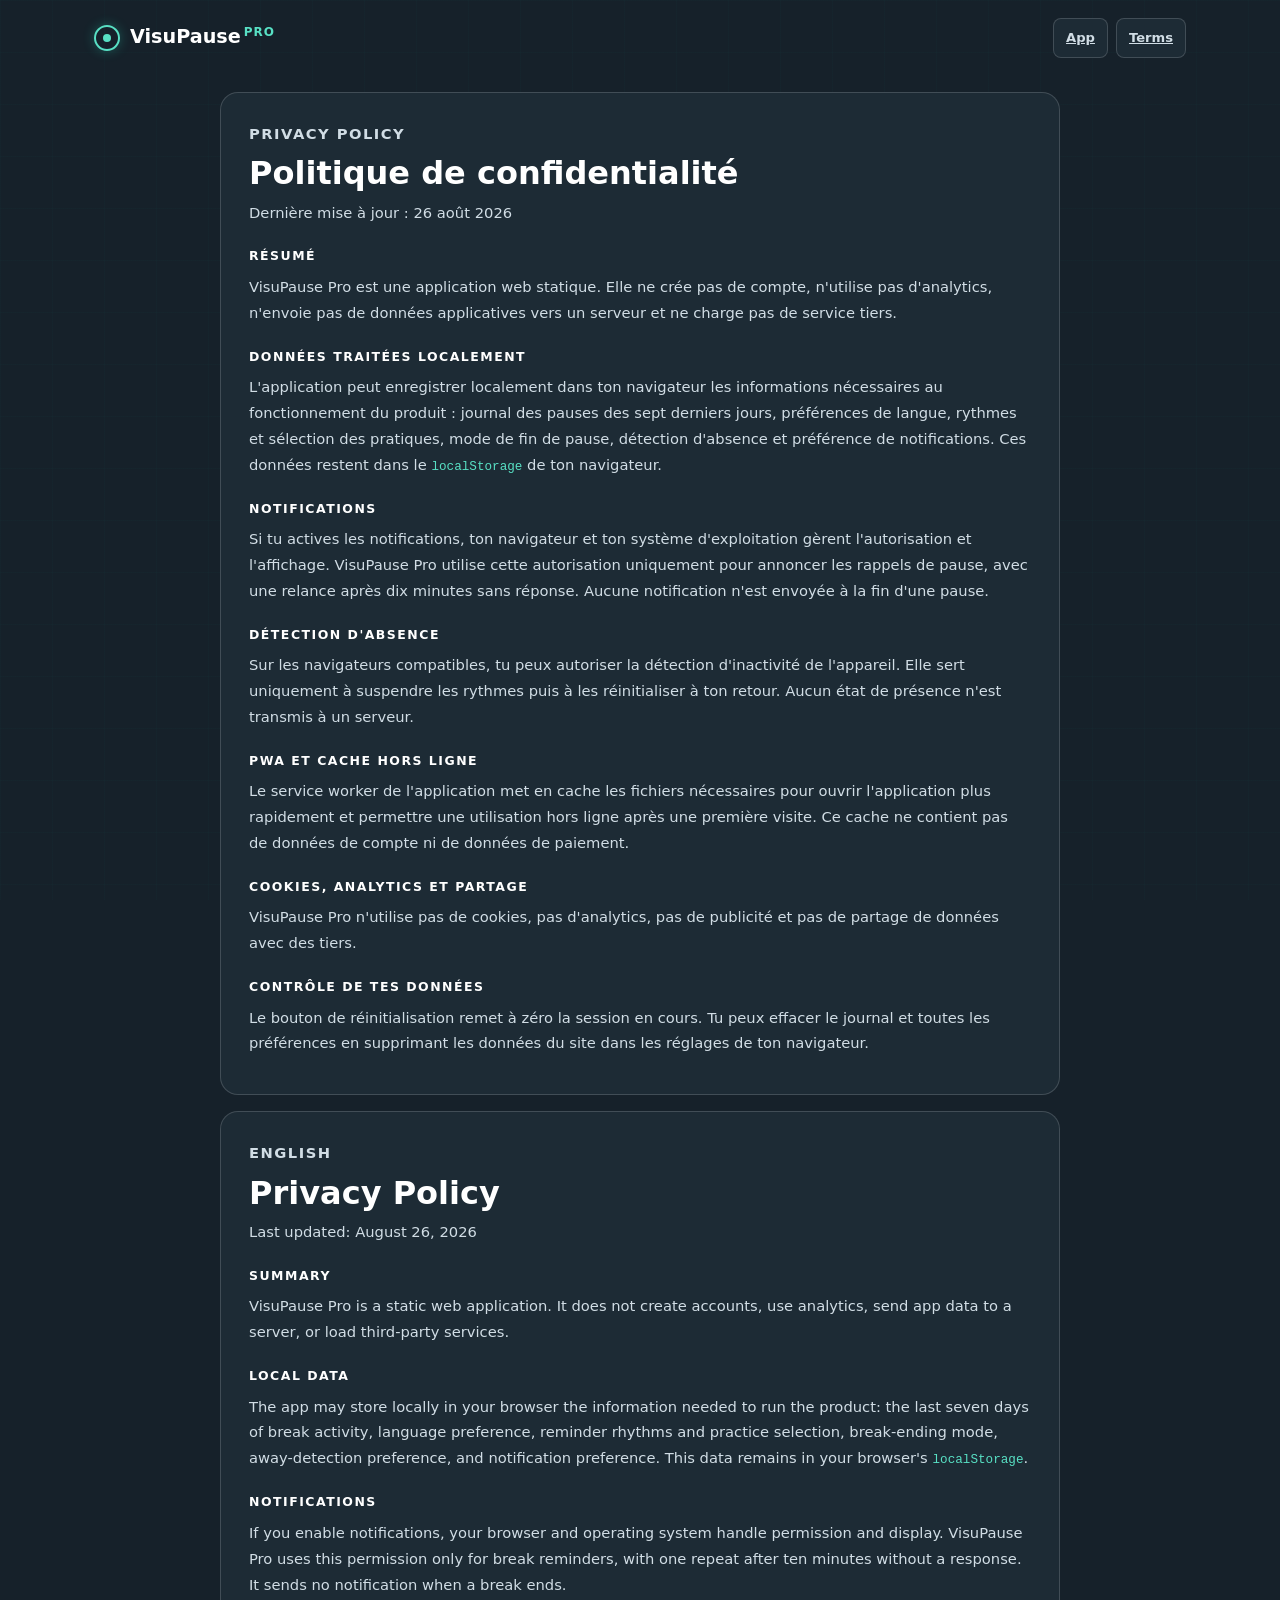
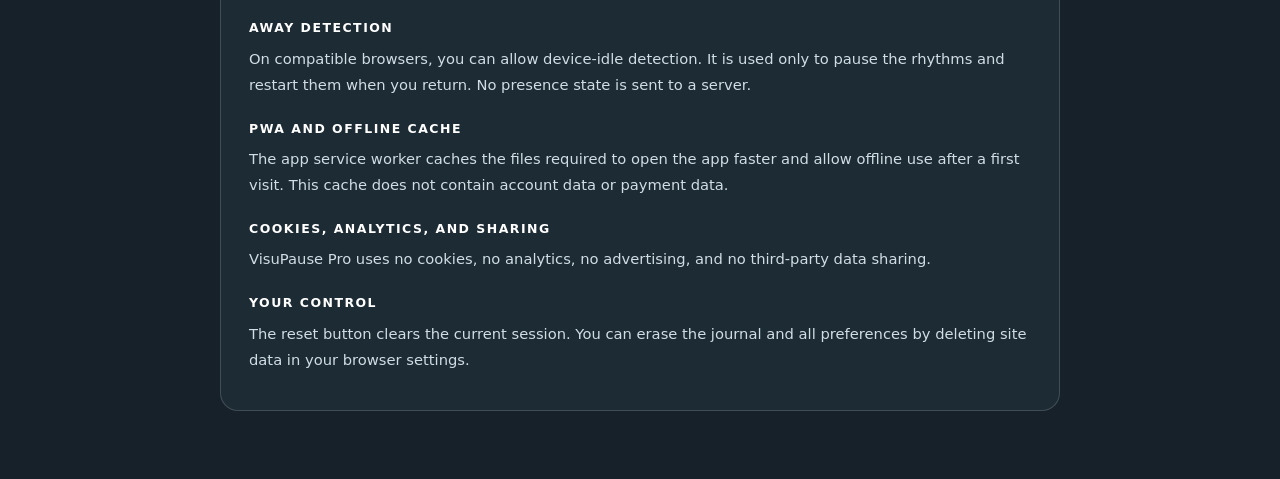
==== commit eaa89136: "Publish session rhythm and smarter reminders" ====
--- a/privacy.html
+++ b/privacy.html
@@ -3,12 +3,12 @@
 <head>
 <meta charset="UTF-8">
 <meta name="viewport" content="width=device-width, initial-scale=1.0, viewport-fit=cover">
-<meta name="theme-color" content="#050709">
+<meta name="theme-color" content="#16212a">
 <meta name="referrer" content="no-referrer">
 <meta http-equiv="Content-Security-Policy" content="default-src 'self'; script-src 'self'; style-src 'self' 'unsafe-inline'; font-src 'self'; img-src 'self' data:; connect-src 'none'; object-src 'none'; base-uri 'none'; form-action 'none'; frame-ancestors 'none'">
 <title>Privacy Policy — VisuPause Pro</title>
 <link rel="icon" href="icons/icon.svg" type="image/svg+xml">
-<link rel="stylesheet" href="styles.css?v=13">
+<link rel="stylesheet" href="styles.css?v=14">
 </head>
 <body class="legal-page">
 <header>
@@ -26,16 +26,19 @@
   <section class="legal-card">
     <p class="legal-kicker">Privacy Policy</p>
     <h1>Politique de confidentialité</h1>
-    <p class="legal-updated">Dernière mise à jour : 29 juillet 2026</p>
+    <p class="legal-updated">Dernière mise à jour : 26 août 2026</p>
 
     <h2>Résumé</h2>
     <p>VisuPause Pro est une application web statique. Elle ne crée pas de compte, n'utilise pas d'analytics, n'envoie pas de données applicatives vers un serveur et ne charge pas de service tiers.</p>
 
     <h2>Données traitées localement</h2>
-    <p>L'application peut enregistrer localement dans ton navigateur les informations nécessaires au fonctionnement du produit : historique EyeScore, préférences de langue, rythme et sélection des pratiques, mode de fin de pause et préférence de notifications. Ces données restent dans le <code>localStorage</code> de ton navigateur.</p>
+    <p>L'application peut enregistrer localement dans ton navigateur les informations nécessaires au fonctionnement du produit : journal des pauses des sept derniers jours, préférences de langue, rythmes et sélection des pratiques, mode de fin de pause, détection d'absence et préférence de notifications. Ces données restent dans le <code>localStorage</code> de ton navigateur.</p>
 
     <h2>Notifications</h2>
-    <p>Si tu actives les notifications, ton navigateur et ton système d'exploitation gèrent l'autorisation et l'affichage. VisuPause Pro utilise cette autorisation uniquement pour annoncer les pauses et la fin d'une pause. Tu peux désactiver les notifications dans l'application ou dans les réglages du navigateur/système.</p>
+    <p>Si tu actives les notifications, ton navigateur et ton système d'exploitation gèrent l'autorisation et l'affichage. VisuPause Pro utilise cette autorisation uniquement pour annoncer les rappels de pause, avec une relance après dix minutes sans réponse. Aucune notification n'est envoyée à la fin d'une pause.</p>
+
+    <h2>Détection d'absence</h2>
+    <p>Sur les navigateurs compatibles, tu peux autoriser la détection d'inactivité de l'appareil. Elle sert uniquement à suspendre les rythmes puis à les réinitialiser à ton retour. Aucun état de présence n'est transmis à un serveur.</p>
 
     <h2>PWA et cache hors ligne</h2>
     <p>Le service worker de l'application met en cache les fichiers nécessaires pour ouvrir l'application plus rapidement et permettre une utilisation hors ligne après une première visite. Ce cache ne contient pas de données de compte ni de données de paiement.</p>
@@ -44,23 +47,26 @@
     <p>VisuPause Pro n'utilise pas de cookies, pas d'analytics, pas de publicité et pas de partage de données avec des tiers.</p>
 
     <h2>Contrôle de tes données</h2>
-    <p>Tu peux effacer les données de VisuPause Pro en utilisant le bouton de réinitialisation de session dans l'application et/ou en supprimant les données du site dans les réglages de ton navigateur.</p>
+    <p>Le bouton de réinitialisation remet à zéro la session en cours. Tu peux effacer le journal et toutes les préférences en supprimant les données du site dans les réglages de ton navigateur.</p>
 
   </section>
 
   <section class="legal-card" lang="en">
     <p class="legal-kicker">English</p>
     <h1>Privacy Policy</h1>
-    <p class="legal-updated">Last updated: July 29, 2026</p>
+    <p class="legal-updated">Last updated: August 26, 2026</p>
 
     <h2>Summary</h2>
     <p>VisuPause Pro is a static web application. It does not create accounts, use analytics, send app data to a server, or load third-party services.</p>
 
     <h2>Local data</h2>
-    <p>The app may store locally in your browser the information needed to run the product: EyeScore history, language preference, reminder rhythm and practice selection, break-ending mode, and notification preference. This data remains in your browser's <code>localStorage</code>.</p>
+    <p>The app may store locally in your browser the information needed to run the product: the last seven days of break activity, language preference, reminder rhythms and practice selection, break-ending mode, away-detection preference, and notification preference. This data remains in your browser's <code>localStorage</code>.</p>
 
     <h2>Notifications</h2>
-    <p>If you enable notifications, your browser and operating system handle permission and display. VisuPause Pro uses this permission only to announce breaks and break completion. You can disable notifications in the app or in browser/system settings.</p>
+    <p>If you enable notifications, your browser and operating system handle permission and display. VisuPause Pro uses this permission only for break reminders, with one repeat after ten minutes without a response. It sends no notification when a break ends.</p>
+
+    <h2>Away detection</h2>
+    <p>On compatible browsers, you can allow device-idle detection. It is used only to pause the rhythms and restart them when you return. No presence state is sent to a server.</p>
 
     <h2>PWA and offline cache</h2>
     <p>The app service worker caches the files required to open the app faster and allow offline use after a first visit. This cache does not contain account data or payment data.</p>
@@ -69,7 +75,7 @@
     <p>VisuPause Pro uses no cookies, no analytics, no advertising, and no third-party data sharing.</p>
 
     <h2>Your control</h2>
-    <p>You can erase VisuPause Pro data by using the session reset in the app and/or deleting site data in your browser settings.</p>
+    <p>The reset button clears the current session. You can erase the journal and all preferences by deleting site data in your browser settings.</p>
 
   </section>
 </main>
--- a/styles.css
+++ b/styles.css
@@ -1,16 +1,17 @@
 :root{
-  --bg:#050709;--s1:#0b1017;--s2:#111820;
-  --border:rgba(255,255,255,0.06);--border2:rgba(255,255,255,0.13);
-  --txt:#9ab5cc;--txt2:#3a5070;--bright:#d8eaff;
-  --teal:#28d4b4;--teal-d:rgba(40,212,180,0.1);
-  --purple:#7c83f5;--amber:#e8a020;--red:#e05050;--green:#4dc87a;
-  --font-ui:system-ui,-apple-system,BlinkMacSystemFont,"Segoe UI",sans-serif;
-  --font-display:Georgia,"Times New Roman",serif;
+  --bg:#16212a;--s1:#1d2b35;--s2:#253642;
+  --border:rgba(255,255,255,0.16);--border2:rgba(255,255,255,0.40);
+  --txt:#d1dde5;--txt2:#a6bac7;--bright:#ffffff;
+  --teal:#58e0c4;--teal-d:rgba(88,224,196,0.12);
+  --purple:#9da4ff;--amber:#f1b24a;--red:#ff8585;--green:#71d696;
+  --font-ui:system-ui,-apple-system,BlinkMacSystemFont,"Segoe UI Variable","Segoe UI",Roboto,Helvetica,Arial,sans-serif;
+  --font-display:var(--font-ui);
   --font-mono:"SFMono-Regular","Roboto Mono","Cascadia Code",Menlo,Consolas,monospace;
 }
 *{box-sizing:border-box;margin:0;padding:0;}
 html{height:100%;color-scheme:dark;}
-body{background:var(--bg);color:var(--txt);font-family:var(--font-ui);min-height:100vh;display:flex;flex-direction:column;overflow-x:hidden;}
+body{background:var(--bg);color:var(--txt);font-family:var(--font-ui);font-size:16px;line-height:1.5;min-height:100vh;display:flex;flex-direction:column;overflow-x:hidden;-webkit-font-smoothing:antialiased;text-rendering:optimizeLegibility;}
+button{min-height:44px;}
 body.overlay-open{overflow:hidden;}
 body::before{content:'';position:fixed;inset:0;pointer-events:none;z-index:0;
   background-image:linear-gradient(rgba(40,212,180,0.02) 1px,transparent 1px),linear-gradient(90deg,rgba(40,212,180,0.02) 1px,transparent 1px);
@@ -22,19 +23,19 @@
 .logo-ring{width:26px;height:26px;border-radius:50%;border:2px solid var(--teal);display:flex;align-items:center;justify-content:center;box-shadow:0 0 12px rgba(40,212,180,0.3);animation:lpulse 3s ease-in-out infinite;}
 @keyframes lpulse{0%,100%{box-shadow:0 0 8px rgba(40,212,180,0.2)}50%{box-shadow:0 0 18px rgba(40,212,180,0.5)}}
 .logo-dot{width:8px;height:8px;border-radius:50%;background:var(--teal);}
-.logo-name{font-family:var(--font-display);font-size:1.2rem;color:var(--bright);}
-.logo-pro{font-size:.6rem;color:var(--teal);font-weight:700;letter-spacing:.12em;margin-left:2px;vertical-align:super;}
+.logo-name{font-family:var(--font-display);font-size:1.2rem;color:var(--bright);font-weight:750;}
+.logo-pro{font-size:.75rem;color:var(--teal);font-weight:800;letter-spacing:.08em;margin-left:3px;vertical-align:super;}
 .hbtns{display:flex;align-items:center;gap:8px;}
-.hbtn{display:flex;align-items:center;gap:6px;padding:7px 12px;border-radius:8px;border:1px solid var(--border);background:var(--s1);color:var(--txt2);font-size:.72rem;font-weight:600;cursor:pointer;transition:all .2s;font-family:var(--font-ui);}
+.hbtn{display:flex;align-items:center;gap:6px;padding:9px 12px;border-radius:8px;border:1px solid var(--border);background:var(--s1);color:var(--txt);font-size:.82rem;font-weight:650;cursor:pointer;transition:all .2s;font-family:var(--font-ui);}
 .hbtn:hover{border-color:var(--border2);color:var(--txt);}
-.hbtn:focus-visible,.tbtn:focus-visible,.bbtn:focus-visible,.pm-close:focus-visible,.ex-card:focus-visible,.coach-action:focus-visible,.ex-mini:focus-visible,.mini-btn:focus-visible,.icon-btn:focus-visible,.segmented button:focus-visible{outline:2px solid var(--teal);outline-offset:3px;}
+.hbtn:focus-visible,.tbtn:focus-visible,.bbtn:focus-visible,.pm-close:focus-visible,.ex-card:focus-visible,.coach-action:focus-visible,.coach-secondary:focus-visible,.nudge-btn:focus-visible,.ex-mini:focus-visible,.mini-btn:focus-visible,.icon-btn:focus-visible,.segmented button:focus-visible{outline:2px solid var(--teal);outline-offset:3px;}
 .hbtn.notify.on{background:rgba(40,212,180,0.09);border-color:rgba(40,212,180,0.42);color:var(--teal);}
 .hbtn:disabled{cursor:not-allowed;opacity:.48;}
 @media(max-width:520px){
   header{padding:14px 14px 0;gap:10px;flex-wrap:wrap;}
   .logo-name{font-size:1.05rem;}
   .hbtns{margin-left:auto;gap:6px;flex-wrap:wrap;justify-content:flex-end;}
-  .hbtn{padding:7px 9px;font-size:.68rem;}
+  .hbtn{padding:8px 9px;font-size:.78rem;}
 }
 
 /* GRID */
@@ -45,27 +46,27 @@
 .approach-card{grid-column:1/-1;display:grid;grid-template-columns:minmax(0,1.2fr) minmax(320px,.8fr);gap:24px;align-items:center;background:linear-gradient(135deg,rgba(40,212,180,.08),rgba(11,16,23,.95) 48%,rgba(124,131,245,.06));border:1px solid rgba(40,212,180,.16);border-radius:22px;padding:24px 26px;overflow:hidden;position:relative;}
 .approach-card::after{content:'';position:absolute;width:240px;height:240px;border-radius:50%;right:-110px;top:-140px;border:1px solid rgba(40,212,180,.13);box-shadow:0 0 70px rgba(40,212,180,.06);pointer-events:none;}
 .approach-copy{display:flex;flex-direction:column;gap:7px;position:relative;z-index:1;}
-.approach-kicker{font-size:.6rem;text-transform:uppercase;letter-spacing:.18em;color:var(--teal);font-weight:800;}
-.approach-copy h1{font-family:var(--font-display);font-size:clamp(1.45rem,3vw,2.2rem);font-weight:500;line-height:1.08;color:var(--bright);max-width:720px;}
-.approach-copy p{font-size:.82rem;line-height:1.65;color:var(--txt);max-width:680px;}
+.approach-kicker{font-size:.76rem;text-transform:uppercase;letter-spacing:.12em;color:var(--teal);font-weight:800;}
+.approach-copy h1{font-family:var(--font-display);font-size:clamp(1.45rem,3vw,2.2rem);font-weight:750;line-height:1.18;color:var(--bright);max-width:720px;}
+.approach-copy p{font-size:.95rem;line-height:1.65;color:var(--txt);max-width:680px;}
 .approach-principles{display:grid;gap:7px;position:relative;z-index:1;}
-.approach-principles div{display:grid;grid-template-columns:28px 1fr;align-items:center;gap:8px;padding:9px 11px;border:1px solid var(--border);border-radius:10px;background:rgba(5,7,9,.3);}
-.approach-principles span{font-family:var(--font-mono);font-size:.58rem;color:var(--teal);}
-.approach-principles strong{font-size:.71rem;color:var(--txt);font-weight:650;}
+.approach-principles div{display:grid;grid-template-columns:32px 1fr;align-items:center;gap:8px;padding:10px 12px;border:1px solid var(--border);border-radius:10px;background:rgba(22,33,42,.42);}
+.approach-principles span{font-family:var(--font-mono);font-size:.75rem;color:var(--teal);}
+.approach-principles strong{font-size:.88rem;color:var(--txt);font-weight:700;}
 @media(max-width:780px){.approach-card{grid-template-columns:1fr;padding:21px 20px;gap:17px;}}
 
-/* SCORE CARD */
+/* SESSION RHYTHM */
 .score-card{background:var(--s1);border:1px solid var(--border);border-radius:22px;padding:26px 18px;display:flex;flex-direction:column;align-items:center;gap:16px;position:relative;overflow:hidden;}
 .score-card::before{content:'';position:absolute;top:-50px;left:50%;transform:translateX(-50%);width:220px;height:220px;border-radius:50%;background:radial-gradient(circle,rgba(40,212,180,0.04) 0%,transparent 70%);pointer-events:none;}
 .triple-ring{position:relative;width:196px;height:196px;}
 .ring-svg{width:196px;height:196px;transform:rotate(-90deg);position:absolute;inset:0;}
-.ring-track{fill:none;stroke:rgba(255,255,255,0.04);}
+.ring-track{fill:none;stroke:rgba(255,255,255,0.12);}
 .ring-arc{fill:none;stroke-linecap:round;transition:stroke-dashoffset .9s cubic-bezier(.4,0,.2,1),stroke .6s;}
 .ring-center{position:absolute;inset:0;display:flex;flex-direction:column;align-items:center;justify-content:center;}
-.score-num{font-family:var(--font-display);font-size:3.6rem;color:var(--bright);line-height:1;transition:color .6s;}
-.score-lbl{font-size:.62rem;letter-spacing:.18em;color:var(--txt2);font-weight:700;text-transform:uppercase;margin-top:3px;}
-.score-status{font-size:.78rem;color:var(--txt);font-style:italic;font-family:var(--font-display);}
-.ring-legend{display:flex;gap:10px;font-size:.65rem;color:var(--txt2);flex-wrap:wrap;justify-content:center;}
+.score-num{font-family:var(--font-mono);font-size:2.15rem;font-weight:750;color:var(--bright);line-height:1;transition:color .6s;}
+.score-lbl{font-size:.75rem;letter-spacing:.1em;color:var(--txt2);font-weight:750;text-transform:uppercase;margin-top:8px;}
+.score-status{font-size:.84rem;color:var(--txt);font-family:var(--font-ui);font-weight:600;text-align:center;margin-top:4px;}
+.ring-legend{display:flex;gap:12px;font-size:.8rem;color:var(--txt2);flex-wrap:wrap;justify-content:center;}
 .leg{display:flex;align-items:center;gap:5px;}
 .leg-dot{width:8px;height:3px;border-radius:2px;}
 
@@ -74,29 +75,33 @@
 .metrics-card{background:var(--s1);border:1px solid var(--border);border-radius:22px;padding:20px;display:flex;flex-direction:column;gap:16px;}
 .metric-row{display:flex;flex-direction:column;gap:6px;}
 .metric-head{display:flex;align-items:baseline;justify-content:space-between;}
-.mlabel{font-size:.65rem;text-transform:uppercase;letter-spacing:.14em;color:var(--txt2);font-weight:700;}
+.mlabel{font-size:.76rem;text-transform:uppercase;letter-spacing:.1em;color:var(--txt2);font-weight:750;}
 .mval{font-family:var(--font-mono);font-size:1.4rem;color:var(--bright);font-weight:600;transition:color .4s;}
-.msub{font-size:.68rem;color:var(--txt2);}
+.msub{font-size:.82rem;color:var(--txt2);}
 .mbar{height:3px;background:rgba(255,255,255,0.05);border-radius:2px;overflow:hidden;}
 .mfill{height:100%;border-radius:2px;transition:width .9s cubic-bezier(.4,0,.2,1),background .5s;}
 .divider{border:none;border-top:1px solid var(--border);}
 .coach-panel{border:1px solid rgba(40,212,180,.12);background:linear-gradient(180deg,rgba(40,212,180,.055),rgba(255,255,255,.015));border-radius:14px;padding:14px;display:flex;flex-direction:column;gap:9px;}
 .coach-head{display:flex;align-items:center;justify-content:space-between;gap:10px;}
-.coach-pill{border:1px solid rgba(40,212,180,.18);background:rgba(40,212,180,.08);color:var(--teal);border-radius:999px;padding:3px 8px;font-size:.56rem;text-transform:uppercase;font-weight:800;white-space:nowrap;}
-.coach-title{font-family:var(--font-display);font-size:1.08rem;color:var(--bright);line-height:1.15;}
-.coach-copy{font-size:.72rem;color:var(--txt);line-height:1.55;font-weight:300;}
-.coach-next{display:flex;align-items:center;gap:8px;color:var(--txt2);font-size:.68rem;min-height:22px;}
+.coach-pill{border:1px solid rgba(88,224,196,.28);background:rgba(88,224,196,.1);color:var(--teal);border-radius:999px;padding:4px 9px;font-size:.75rem;text-transform:uppercase;font-weight:800;white-space:nowrap;}
+.coach-title{font-family:var(--font-display);font-size:1.08rem;color:var(--bright);line-height:1.25;font-weight:750;}
+.coach-copy{font-size:.88rem;color:var(--txt);line-height:1.6;font-weight:500;}
+.coach-next{display:flex;align-items:center;gap:8px;color:var(--txt2);font-size:.82rem;min-height:24px;}
 .coach-next span:first-child{display:inline-flex;align-items:center;justify-content:center;width:22px;height:22px;border-radius:50%;background:rgba(255,255,255,.04);color:var(--bright);font-size:.8rem;flex-shrink:0;}
-.coach-action{margin-top:2px;width:100%;border:1px solid rgba(40,212,180,.22);background:rgba(40,212,180,.1);color:var(--teal);border-radius:10px;padding:9px 12px;font-family:var(--font-ui);font-size:.76rem;font-weight:700;cursor:pointer;transition:all .18s;}
+.coach-actions{display:grid;grid-template-columns:1fr 1fr;gap:8px;margin-top:2px;}
+.coach-action,.coach-secondary{width:100%;border:1px solid rgba(88,224,196,.28);border-radius:10px;padding:10px 12px;font-family:var(--font-ui);font-size:.82rem;font-weight:750;cursor:pointer;transition:all .18s;}
+.coach-action{background:rgba(88,224,196,.12);color:var(--teal);}
+.coach-secondary{background:var(--s1);border-color:var(--border);color:var(--txt);}
 .coach-action:hover:not(:disabled){background:rgba(40,212,180,.16);border-color:rgba(40,212,180,.35);transform:translateY(-1px);}
+.coach-secondary:hover{border-color:var(--border2);background:var(--s2);}
 .coach-action:disabled{cursor:not-allowed;opacity:.45;}
 .timer-block{display:flex;flex-direction:column;gap:10px;}
 .timer-lbl-row{display:flex;align-items:center;gap:8px;}
-.timer-next{font-size:.68rem;color:var(--teal);font-weight:750;letter-spacing:.02em;}
+.timer-next{font-size:.82rem;color:var(--teal);font-weight:750;letter-spacing:.01em;}
 .timer-disp{font-family:var(--font-mono);font-size:2.5rem;color:var(--bright);letter-spacing:0;line-height:1;transition:color .3s;}
 .timer-disp.warn{color:var(--amber);}
 .timer-btns{display:flex;gap:8px;}
-.tbtn{flex:1;padding:10px;border-radius:10px;border:1px solid var(--border);background:var(--s2);color:var(--txt);font-size:.82rem;font-weight:600;cursor:pointer;transition:all .18s;font-family:var(--font-ui);}
+.tbtn{flex:1;padding:10px;border-radius:10px;border:1px solid var(--border);background:var(--s2);color:var(--txt);font-size:.88rem;font-weight:650;cursor:pointer;transition:all .18s;font-family:var(--font-ui);}
 .tbtn.pri{background:var(--teal);border-color:var(--teal);color:#04080c;box-shadow:0 4px 18px rgba(40,212,180,0.22);}
 .tbtn.pri:hover{box-shadow:0 6px 26px rgba(40,212,180,0.38);transform:translateY(-1px);}
 .tbtn:hover:not(.pri){border-color:var(--border2);color:var(--bright);}
@@ -104,27 +109,36 @@
 /* CHART + SESSION */
 .chart-card{background:var(--s1);border:1px solid var(--border);border-radius:22px;padding:18px;grid-column:1/-1;}
 .chart-head{display:flex;align-items:center;justify-content:space-between;margin-bottom:12px;}
-.chart-title{font-size:.7rem;text-transform:uppercase;letter-spacing:.14em;color:var(--txt2);font-weight:700;}
-.chart-meta{font-size:.68rem;color:var(--txt2);font-family:var(--font-mono);}
-.chart-wrap{position:relative;height:90px;}
-.chart-wrap canvas{display:block;width:100%;height:100%;}
+.chart-title{font-size:.78rem;text-transform:uppercase;letter-spacing:.1em;color:var(--txt2);font-weight:750;}
+.chart-meta{font-size:.78rem;color:var(--txt2);font-family:var(--font-mono);}
+.activity-list{display:grid;grid-template-columns:repeat(2,minmax(0,1fr));gap:8px;}
+.activity-item{display:grid;grid-template-columns:48px 34px minmax(0,1fr);align-items:center;gap:8px;padding:10px 12px;border:1px solid var(--border);border-radius:12px;background:rgba(255,255,255,.025);}
+.activity-item.visual{border-left:3px solid var(--teal);}.activity-item.posture{border-left:3px solid var(--purple);}.activity-item.natural{border-left:3px solid var(--amber);}
+.activity-time{font-family:var(--font-mono);font-size:.78rem;color:var(--txt2);}
+.activity-icon{display:flex;align-items:center;justify-content:center;width:32px;height:32px;border-radius:50%;background:var(--s2);color:var(--bright);}
+.activity-copy{display:flex;flex-direction:column;min-width:0;}
+.activity-copy strong{font-size:.86rem;color:var(--bright);line-height:1.3;}
+.activity-copy small{font-size:.76rem;color:var(--txt2);line-height:1.4;}
+.activity-empty{grid-column:1/-1;color:var(--txt2);font-size:.86rem;padding:8px 2px;}
 .sess-strip{background:var(--s1);border:1px solid var(--border);border-radius:22px;display:flex;overflow:hidden;grid-column:1/-1;}
 .sess-cell{flex:1;padding:12px 14px;text-align:center;border-right:1px solid var(--border);}
 .sess-cell:last-child{border-right:none;}
 .sval{font-family:var(--font-mono);font-size:1.1rem;color:var(--bright);font-weight:600;}
-.slbl{font-size:.6rem;text-transform:uppercase;letter-spacing:.1em;color:var(--txt2);margin-top:2px;}
+.slbl{font-size:.75rem;text-transform:uppercase;letter-spacing:.08em;color:var(--txt2);margin-top:3px;}
+@media(max-width:700px){.activity-list{grid-template-columns:1fr;}}
+@media(max-width:560px){.sess-strip{display:grid;grid-template-columns:1fr 1fr;}.sess-cell{border-bottom:1px solid var(--border);}.sess-cell:nth-child(2){border-right:none;}.sess-cell:nth-child(n+3){border-bottom:none;}.coach-actions{grid-template-columns:1fr;}}
 
 /* EXERCISE SECTION */
 .ex-section{grid-column:1/-1;display:flex;flex-direction:column;gap:12px;}
 .library-head{display:flex;align-items:flex-end;justify-content:space-between;gap:18px;}
 .ex-section-title{font-family:var(--font-display);font-size:1.05rem;color:var(--bright);}
-.ex-section-copy{font-size:.72rem;color:var(--txt2);line-height:1.55;margin-top:4px;max-width:720px;}
+.ex-section-copy{font-size:.86rem;color:var(--txt2);line-height:1.6;margin-top:4px;max-width:720px;}
 .library-legend{display:flex;align-items:center;gap:6px;flex-wrap:wrap;justify-content:flex-end;}
-.library-legend span,.ex-status{display:inline-flex;align-items:center;gap:5px;border-radius:999px;padding:4px 8px;font-size:.54rem;line-height:1;text-transform:uppercase;letter-spacing:.07em;font-weight:800;white-space:nowrap;}
+.library-legend span,.ex-status{display:inline-flex;align-items:center;gap:5px;border-radius:999px;padding:5px 8px;font-size:.7rem;line-height:1.2;text-transform:uppercase;letter-spacing:.05em;font-weight:800;white-space:nowrap;}
 .library-legend .auto,.ex-status.auto{color:var(--teal);background:rgba(40,212,180,.09);border:1px solid rgba(40,212,180,.2);}
 .library-legend .optional,.ex-status.optional{color:var(--txt2);background:rgba(255,255,255,.025);border:1px solid var(--border);}
 .cat-group{display:flex;flex-direction:column;gap:8px;content-visibility:auto;contain-intrinsic-size:auto 260px;}
-.cat-label{font-size:.62rem;text-transform:uppercase;letter-spacing:.15em;color:var(--txt2);font-weight:700;padding-left:4px;display:flex;align-items:center;gap:8px;}
+.cat-label{font-size:.76rem;text-transform:uppercase;letter-spacing:.1em;color:var(--txt2);font-weight:750;padding-left:4px;display:flex;align-items:center;gap:8px;}
 .cat-label::after{content:'';flex:1;height:1px;background:var(--border);}
 .ex-grid{display:grid;grid-template-columns:repeat(auto-fill,minmax(152px,1fr));gap:8px;}
 .ex-card{background:var(--s1);border:1px solid var(--border);border-radius:14px;padding:16px 12px;transition:all .2s;text-align:center;position:relative;overflow:hidden;}
@@ -146,40 +160,42 @@
 .ex-card.neck::before{background:linear-gradient(135deg,rgba(192,138,240,0.08),transparent 70%);}
 .ex-card.neck:hover{border-color:rgba(192,138,240,0.34);}
 .ex-ico{font-size:1.5rem;display:block;margin-bottom:7px;}
-.ex-name{font-size:.75rem;font-weight:700;color:var(--bright);line-height:1.3;}
-.ex-dur{font-size:.62rem;color:var(--txt2);margin-top:3px;}
-.ex-src{font-size:.55rem;color:var(--txt2);margin-top:5px;opacity:.7;}
-.ex-evidence{display:inline-block;margin-top:8px;padding:2px 6px;border-radius:999px;border:1px solid rgba(255,255,255,.08);font-size:.52rem;color:var(--txt2);letter-spacing:.06em;text-transform:uppercase;}
+.ex-name{font-size:.86rem;font-weight:750;color:var(--bright);line-height:1.35;}
+.ex-dur{font-size:.76rem;color:var(--txt2);margin-top:4px;}
+.ex-src{font-size:.76rem;color:var(--txt2);margin-top:5px;}
+.ex-evidence{display:inline-block;margin-top:8px;padding:3px 7px;border-radius:999px;border:1px solid var(--border);font-size:.7rem;color:var(--txt2);letter-spacing:.04em;text-transform:uppercase;}
 .ex-status{margin-top:8px;}
 .ex-card.muted{opacity:.46;}
 .ex-actions{display:flex;gap:6px;margin-top:10px;position:relative;z-index:1;}
-.ex-mini{flex:1;border:1px solid var(--border);background:rgba(255,255,255,.03);color:var(--txt2);border-radius:8px;padding:7px 6px;font-family:var(--font-ui);font-size:.64rem;font-weight:700;cursor:pointer;}
+.ex-mini{flex:1;border:1px solid var(--border);background:rgba(255,255,255,.03);color:var(--txt);border-radius:8px;padding:8px 6px;font-family:var(--font-ui);font-size:.76rem;font-weight:700;cursor:pointer;}
 .ex-mini.primary{border-color:rgba(40,212,180,.28);background:rgba(40,212,180,.09);color:var(--teal);}
 .ex-mini:hover{border-color:var(--border2);color:var(--bright);}
 @media(max-width:620px){.library-head{align-items:flex-start;flex-direction:column;}.library-legend{justify-content:flex-start;}}
 
 /* NON-BLOCKING BREAK NUDGE */
-.break-nudge{position:fixed;z-index:90;right:18px;bottom:max(18px,env(safe-area-inset-bottom));width:min(520px,calc(100vw - 28px));display:grid;grid-template-columns:42px minmax(0,1fr) auto;align-items:center;gap:12px;padding:13px 14px;background:rgba(11,16,23,.96);border:1px solid rgba(40,212,180,.28);border-radius:16px;box-shadow:0 22px 65px rgba(0,0,0,.5);backdrop-filter:blur(18px);opacity:0;transform:translateY(18px);pointer-events:none;transition:opacity .22s,transform .22s;}
+.break-nudge{position:fixed;z-index:90;right:18px;bottom:max(18px,env(safe-area-inset-bottom));width:min(560px,calc(100vw - 28px));display:grid;grid-template-columns:42px minmax(0,1fr) auto;align-items:center;gap:12px;padding:14px;background:rgba(29,43,53,.98);border:1px solid rgba(88,224,196,.48);border-radius:16px;box-shadow:0 22px 65px rgba(0,0,0,.42);backdrop-filter:blur(18px);opacity:0;transform:translateY(18px);pointer-events:none;transition:opacity .22s,transform .22s;}
 .break-nudge.active{opacity:1;transform:translateY(0);pointer-events:auto;}
+.break-nudge.realert{animation:realert 1.1s ease-out 2;}
+@keyframes realert{0%,100%{box-shadow:0 22px 65px rgba(0,0,0,.42);transform:translateY(0)}50%{box-shadow:0 0 0 6px rgba(88,224,196,.2),0 22px 65px rgba(0,0,0,.42);transform:translateY(-5px)}}
 .nudge-mark{display:flex;align-items:center;justify-content:center;width:42px;height:42px;border-radius:50%;background:rgba(40,212,180,.1);color:var(--teal);font-size:1.15rem;}
 .nudge-copy{display:flex;flex-direction:column;gap:3px;min-width:0;}
-.nudge-copy strong{color:var(--bright);font-size:.8rem;}
-.nudge-copy span{color:var(--txt2);font-size:.67rem;line-height:1.35;}
+.nudge-copy strong{color:var(--bright);font-size:.9rem;}
+.nudge-copy span{color:var(--txt2);font-size:.8rem;line-height:1.45;}
 .nudge-actions{display:flex;gap:6px;}
-.nudge-btn{border:1px solid var(--border2);background:transparent;color:var(--txt);border-radius:8px;padding:8px 10px;font-family:var(--font-ui);font-size:.66rem;font-weight:750;cursor:pointer;white-space:nowrap;}
+.nudge-btn{border:1px solid var(--border2);background:transparent;color:var(--txt);border-radius:8px;padding:9px 11px;font-family:var(--font-ui);font-size:.78rem;font-weight:750;cursor:pointer;white-space:nowrap;}
 .nudge-btn.primary{background:var(--teal);border-color:var(--teal);color:#04080c;}
 .nudge-btn:focus-visible{outline:2px solid var(--teal);outline-offset:3px;}
 @media(max-width:620px){.break-nudge{grid-template-columns:36px 1fr;}.nudge-mark{width:36px;height:36px}.nudge-actions{grid-column:1/-1}.nudge-btn{flex:1;}}
 
 /* BREAK OVERLAY */
-.break-overlay{position:fixed;inset:0;z-index:100;display:flex;flex-direction:column;align-items:center;justify-content:center;background:rgba(5,7,9,0.97);backdrop-filter:blur(28px);opacity:0;pointer-events:none;transition:opacity .6s ease;text-align:center;padding:20px;gap:10px;overflow-x:hidden;overflow-y:auto;}
+.break-overlay{position:fixed;inset:0;z-index:100;display:flex;flex-direction:column;align-items:center;justify-content:center;background:rgba(22,33,42,0.98);backdrop-filter:blur(24px);opacity:0;pointer-events:none;transition:opacity .35s ease;text-align:center;padding:20px;gap:10px;overflow-x:hidden;overflow-y:auto;}
 .break-overlay.active{opacity:1;pointer-events:all;}
 .break-anim-wrap{width:min(400px,94vw);height:190px;flex-shrink:0;border-radius:20px;overflow:hidden;border:1px solid var(--border);background:var(--s1);}
 .offscreen-cue{display:none;width:100%;height:100%;flex-direction:column;align-items:center;justify-content:center;gap:7px;padding:18px;}
 .offscreen-cue .offscreen-icon{display:flex;align-items:center;justify-content:center;width:58px;height:58px;border-radius:50%;border:1px solid rgba(40,212,180,.22);background:rgba(40,212,180,.06);color:var(--teal);font-size:1.5rem;box-shadow:0 0 42px rgba(40,212,180,.08);}
 .offscreen-cue strong{font-family:var(--font-display);font-size:clamp(1.05rem,2.4vw,1.55rem);font-weight:500;color:var(--bright);}
-.offscreen-cue small{font-size:.7rem;color:var(--txt2);}
-.break-overlay.offscreen .break-anim-wrap{background:radial-gradient(circle at 50% 45%,rgba(40,212,180,.055),rgba(5,7,9,.92) 55%,#050709);border-color:rgba(40,212,180,.11);}
+.offscreen-cue small{font-size:.9rem;color:var(--txt);line-height:1.5;max-width:480px;}
+.break-overlay.offscreen .break-anim-wrap{background:radial-gradient(circle at 50% 45%,rgba(88,224,196,.1),rgba(29,43,53,.94) 58%,var(--bg));border-color:rgba(88,224,196,.24);}
 .break-overlay.offscreen .break-anim-wrap canvas{display:none!important;}
 .break-overlay.offscreen .offscreen-cue{display:flex;}
 .break-overlay.complete #extBtn{display:none;}
@@ -195,103 +211,103 @@
 .break-overlay.immersive .b-title{grid-area:title;font-size:1.45rem;line-height:1.08;}
 .break-overlay.immersive .b-desc{grid-area:description;max-width:760px;line-height:1.55;}
 .break-overlay.immersive .b-tip{grid-area:tip;max-width:680px;line-height:1.45;}
-.break-overlay.immersive .break-ring-wrap{position:absolute;top:max(22px,env(safe-area-inset-top));right:22px;z-index:2;border-radius:50%;background:rgba(5,7,9,.68);box-shadow:0 8px 30px rgba(0,0,0,.28);backdrop-filter:blur(10px);}
+.break-overlay.immersive .break-ring-wrap{position:absolute;top:max(22px,env(safe-area-inset-top));right:22px;z-index:2;border-radius:50%;background:rgba(29,43,53,.9);box-shadow:0 8px 30px rgba(0,0,0,.28);backdrop-filter:blur(10px);}
 .break-overlay.immersive .bbtns{grid-area:controls;}
 .break-overlay.offscreen.immersive{grid-template-rows:auto auto auto auto auto auto auto;align-content:center;gap:8px;padding-bottom:max(18px,env(safe-area-inset-bottom));}
 .break-overlay.offscreen.immersive .break-anim-wrap{width:min(560px,calc(100vw - 32px));height:150px!important;border-radius:18px;}
 .break-overlay.offscreen.immersive .b-title{font-size:clamp(1.45rem,3vw,2rem);}
-.break-overlay.offscreen.immersive .b-desc{font-size:clamp(.9rem,1.8vw,1.05rem);max-width:680px;line-height:1.65;}
-.break-overlay.offscreen.immersive .b-tip{font-size:.78rem;max-width:620px;line-height:1.55;}
+.break-overlay.offscreen.immersive .b-desc{font-size:clamp(1rem,1.8vw,1.1rem);max-width:680px;line-height:1.65;}
+.break-overlay.offscreen.immersive .b-tip{font-size:.9rem;max-width:620px;line-height:1.55;}
 @media(max-width:680px){
   .break-overlay.immersive{grid-template-rows:minmax(240px,1fr) auto auto auto auto auto auto;padding:8px 8px max(10px,env(safe-area-inset-bottom));gap:4px;}
   .break-overlay.immersive .break-anim-wrap{width:calc(100vw - 16px);border-radius:10px;}
   .break-overlay.immersive .break-ring-wrap{top:max(14px,env(safe-area-inset-top));right:14px;transform:scale(.9);transform-origin:top right;}
   .break-overlay.immersive .b-title{font-size:1.3rem;}
-  .break-overlay.immersive .b-desc{font-size:.81rem;line-height:1.45;}
-  .break-overlay.immersive .b-tip{font-size:.68rem;line-height:1.4;}
+  .break-overlay.immersive .b-desc{font-size:1rem;line-height:1.5;}
+  .break-overlay.immersive .b-tip{font-size:.88rem;line-height:1.5;}
   .break-overlay.offscreen.immersive{grid-template-rows:auto auto auto auto auto auto auto;padding:10px 10px max(12px,env(safe-area-inset-bottom));}
   .break-overlay.offscreen.immersive .break-anim-wrap{width:calc(100vw - 20px);height:128px!important;}
 }
-.b-cat{font-size:.62rem;color:var(--teal);text-transform:uppercase;letter-spacing:.22em;font-weight:700;}
-.b-src{font-size:.62rem;color:var(--txt2);letter-spacing:.06em;}
-.b-title{font-family:var(--font-display);font-size:1.8rem;color:var(--bright);}
+.b-cat{font-size:.76rem;color:var(--teal);text-transform:uppercase;letter-spacing:.12em;font-weight:750;}
+.b-src{font-size:.78rem;color:var(--txt2);letter-spacing:.03em;}
+.b-title{font-family:var(--font-display);font-size:1.8rem;color:var(--bright);font-weight:750;}
 @media(max-width:480px){.b-title{font-size:1.45rem;}}
-.b-desc{font-size:.87rem;color:var(--txt);max-width:420px;line-height:1.82;font-weight:300;}
-.b-tip{font-size:.72rem;color:var(--txt2);max-width:360px;line-height:1.65;font-style:italic;}
+.b-desc{font-size:1rem;color:var(--txt);max-width:680px;line-height:1.65;font-weight:500;}
+.b-tip{font-size:.9rem;color:var(--txt2);max-width:620px;line-height:1.55;}
 .break-ring-wrap{position:relative;width:76px;height:76px;flex-shrink:0;}
 .break-ring-svg{transform:rotate(-90deg);width:76px;height:76px;}
 .br-track{fill:none;stroke:rgba(255,255,255,0.05);stroke-width:3;}
 .br-prog{fill:none;stroke:var(--teal);stroke-width:3;stroke-linecap:round;stroke-dasharray:213.6;stroke-dashoffset:0;filter:drop-shadow(0 0 5px rgba(40,212,180,0.4));transition:stroke-dashoffset .9s linear;}
 .br-txt{position:absolute;inset:0;display:flex;align-items:center;justify-content:center;font-family:var(--font-mono);font-size:1.25rem;color:var(--bright);}
 .bbtns{display:flex;gap:10px;flex-wrap:wrap;justify-content:center;}
-.bbtn{padding:9px 20px;border-radius:50px;border:1px solid var(--border);background:transparent;color:var(--txt2);font-size:.78rem;font-weight:600;cursor:pointer;transition:all .2s;font-family:var(--font-ui);min-width:100px;}
+.bbtn{padding:10px 20px;border-radius:50px;border:1px solid var(--border);background:transparent;color:var(--txt);font-size:.86rem;font-weight:650;cursor:pointer;transition:all .2s;font-family:var(--font-ui);min-width:110px;}
 .bbtn:hover{border-color:var(--border2);color:var(--txt);}
 .bbtn.acc{border-color:rgba(40,212,180,.25);color:var(--teal);}
 .bbtn.acc:hover{background:var(--teal-d);}
 
 /* PRACTICE MODAL */
-.pmodal{position:fixed;inset:0;z-index:200;display:flex;align-items:center;justify-content:center;background:rgba(5,7,9,.85);backdrop-filter:blur(18px);opacity:0;pointer-events:none;transition:opacity .22s;padding:20px;}
+.pmodal{position:fixed;inset:0;z-index:200;display:flex;align-items:center;justify-content:center;background:rgba(22,33,42,.9);backdrop-filter:blur(18px);opacity:0;pointer-events:none;transition:opacity .22s;padding:20px;}
 .pmodal.active{opacity:1;pointer-events:all;}
 .pm-card{background:var(--s2);border:1px solid rgba(255,255,255,.1);border-radius:22px;max-width:500px;width:100%;box-shadow:0 28px 70px rgba(0,0,0,.55);transform:translateY(6px);transition:transform .22s;overflow:hidden;max-height:90vh;display:flex;flex-direction:column;}
 .pmodal.active .pm-card{transform:translateY(0);}
 .pm-anim{width:100%;height:220px;flex-shrink:0;display:block;}
-.pm-offscreen{display:none;width:100%;height:220px;flex-shrink:0;align-items:center;justify-content:center;flex-direction:column;gap:10px;background:radial-gradient(circle,rgba(40,212,180,.07),rgba(5,7,9,.75) 62%);border-bottom:1px solid var(--border);}
+.pm-offscreen{display:none;width:100%;height:220px;flex-shrink:0;align-items:center;justify-content:center;flex-direction:column;gap:10px;background:radial-gradient(circle,rgba(88,224,196,.1),rgba(29,43,53,.88) 62%);border-bottom:1px solid var(--border);}
 .pm-offscreen span{display:flex;align-items:center;justify-content:center;width:68px;height:68px;border-radius:50%;border:1px solid rgba(40,212,180,.22);color:var(--teal);font-size:1.6rem;}
-.pm-offscreen strong{font-family:var(--font-display);font-size:1.1rem;color:var(--bright);font-weight:500;}
+.pm-offscreen strong{font-family:var(--font-display);font-size:1.1rem;color:var(--bright);font-weight:750;}
 .pmodal.offscreen .pm-anim{display:none;}
 .pmodal.offscreen .pm-offscreen{display:flex;}
 .pm-body{padding:20px 22px 22px;overflow-y:auto;display:flex;flex-direction:column;gap:7px;}
-.pm-source{font-size:.62rem;color:var(--txt2);}
-.pm-name{font-family:var(--font-display);font-size:1.35rem;color:var(--bright);}
-.pm-dur{font-size:.65rem;color:var(--teal);text-transform:uppercase;letter-spacing:.16em;font-weight:700;}
-.pm-desc{font-size:.85rem;color:var(--txt);line-height:1.82;font-weight:300;}
-.pm-tip{font-size:.74rem;color:var(--txt2);font-style:italic;line-height:1.65;}
-.pm-close{align-self:flex-start;margin-top:6px;background:var(--s1);border:1px solid var(--border);color:var(--txt2);font-family:var(--font-ui);font-weight:600;font-size:.8rem;padding:8px 20px;border-radius:50px;cursor:pointer;transition:all .2s;}
+.pm-source{font-size:.78rem;color:var(--txt2);}
+.pm-name{font-family:var(--font-display);font-size:1.35rem;color:var(--bright);font-weight:750;}
+.pm-dur{font-size:.76rem;color:var(--teal);text-transform:uppercase;letter-spacing:.1em;font-weight:750;}
+.pm-desc{font-size:.95rem;color:var(--txt);line-height:1.7;font-weight:500;}
+.pm-tip{font-size:.86rem;color:var(--txt2);line-height:1.6;}
+.pm-close{align-self:flex-start;margin-top:6px;background:var(--s1);border:1px solid var(--border);color:var(--txt);font-family:var(--font-ui);font-weight:650;font-size:.86rem;padding:9px 20px;border-radius:50px;cursor:pointer;transition:all .2s;}
 .pm-close:hover{border-color:var(--border2);color:var(--txt);}
 .pmodal.test .pm-card{max-width:min(1080px,96vw);}
 .pmodal.test .pm-anim{height:min(56vh,620px);}
 
 /* SETTINGS */
-.settings-modal{position:fixed;inset:0;z-index:220;display:flex;align-items:center;justify-content:center;background:rgba(5,7,9,.82);backdrop-filter:blur(18px);opacity:0;pointer-events:none;transition:opacity .22s;padding:18px;}
+.settings-modal{position:fixed;inset:0;z-index:220;display:flex;align-items:center;justify-content:center;background:rgba(22,33,42,.9);backdrop-filter:blur(18px);opacity:0;pointer-events:none;transition:opacity .22s;padding:18px;}
 .settings-modal.active{opacity:1;pointer-events:all;}
 .settings-card{width:min(760px,100%);max-height:90vh;background:var(--s2);border:1px solid rgba(255,255,255,.1);border-radius:22px;box-shadow:0 28px 70px rgba(0,0,0,.55);overflow:hidden;display:flex;flex-direction:column;}
 .settings-head{display:flex;align-items:center;justify-content:space-between;gap:16px;padding:18px 20px;border-bottom:1px solid var(--border);}
-.settings-kicker{font-size:.6rem;text-transform:uppercase;letter-spacing:.16em;color:var(--txt2);font-weight:800;}
-.settings-title{font-family:var(--font-display);font-size:1.45rem;color:var(--bright);}
-.icon-btn{width:34px;height:34px;border-radius:50%;border:1px solid var(--border);background:var(--s1);color:var(--txt);font-size:1.2rem;cursor:pointer;}
+.settings-kicker{font-size:.76rem;text-transform:uppercase;letter-spacing:.1em;color:var(--txt2);font-weight:800;}
+.settings-title{font-family:var(--font-display);font-size:1.45rem;color:var(--bright);font-weight:750;}
+.icon-btn{width:44px;height:44px;border-radius:50%;border:1px solid var(--border);background:var(--s1);color:var(--txt);font-size:1.2rem;cursor:pointer;}
 .settings-body{padding:18px 20px 22px;overflow-y:auto;display:flex;flex-direction:column;gap:18px;}
 .settings-section{display:flex;flex-direction:column;gap:10px;}
 .settings-row-head{display:flex;align-items:center;justify-content:space-between;gap:12px;}
-.settings-label{font-size:.72rem;text-transform:uppercase;letter-spacing:.14em;color:var(--txt2);font-weight:800;}
+.settings-label{font-size:.78rem;text-transform:uppercase;letter-spacing:.1em;color:var(--txt2);font-weight:800;}
 .interval-setting{display:flex;flex-direction:column;gap:8px;padding:12px;border:1px solid var(--border);border-radius:12px;background:rgba(255,255,255,.02);}
-.interval-title{font-size:.78rem;color:var(--bright);font-weight:750;}
-.settings-sub{font-size:.72rem;color:var(--txt);margin-top:4px;}
-.interval-badge{border:1px solid rgba(40,212,180,.2);background:rgba(40,212,180,.08);color:var(--teal);border-radius:999px;padding:4px 8px;font-size:.6rem;font-weight:800;white-space:nowrap;}
+.interval-title{font-size:.88rem;color:var(--bright);font-weight:750;}
+.settings-sub{font-size:.82rem;color:var(--txt);line-height:1.55;margin-top:4px;}
+.interval-badge{border:1px solid rgba(40,212,180,.2);background:rgba(40,212,180,.08);color:var(--teal);border-radius:999px;padding:4px 8px;font-size:.75rem;font-weight:800;white-space:nowrap;}
 .interval-control{display:grid;grid-template-columns:minmax(0,1fr) 68px;align-items:center;gap:14px;}
 .interval-control input[type="range"]{width:100%;accent-color:var(--teal);cursor:pointer;}
-.interval-control output{display:flex;align-items:center;justify-content:center;min-height:38px;border:1px solid var(--border2);background:var(--s1);border-radius:8px;color:var(--bright);font-family:var(--font-mono);font-size:.82rem;font-weight:700;}
-.interval-scale{display:flex;justify-content:space-between;margin-top:-7px;padding-right:82px;color:var(--txt2);font-size:.58rem;font-family:var(--font-mono);}
-.mini-btn{border:1px solid var(--border);background:var(--s1);color:var(--txt2);border-radius:8px;padding:7px 10px;font-family:var(--font-ui);font-size:.68rem;font-weight:700;cursor:pointer;}
+.interval-control output{display:flex;align-items:center;justify-content:center;min-height:44px;border:1px solid var(--border2);background:var(--s1);border-radius:8px;color:var(--bright);font-family:var(--font-mono);font-size:.86rem;font-weight:700;}
+.interval-scale{display:flex;justify-content:space-between;margin-top:-7px;padding-right:82px;color:var(--txt2);font-size:.75rem;font-family:var(--font-mono);}
+.mini-btn{border:1px solid var(--border);background:var(--s1);color:var(--txt);border-radius:8px;padding:8px 10px;font-family:var(--font-ui);font-size:.78rem;font-weight:700;cursor:pointer;}
 .settings-grid{display:grid;grid-template-columns:repeat(auto-fit,minmax(190px,1fr));gap:8px;}
-.check-row{display:flex;align-items:center;gap:9px;border:1px solid var(--border);background:rgba(255,255,255,.025);border-radius:10px;padding:9px 10px;font-size:.78rem;color:var(--txt);cursor:pointer;}
+.check-row{display:flex;align-items:center;gap:9px;border:1px solid var(--border);background:rgba(255,255,255,.025);border-radius:10px;padding:10px;font-size:.84rem;color:var(--txt);cursor:pointer;}
 .check-row input{accent-color:var(--teal);}
 .check-row span{flex:1;}
-.check-row em{font-style:normal;color:var(--txt2);font-size:.68rem;}
+.check-row em{font-style:normal;color:var(--txt2);font-size:.76rem;}
 .advanced-settings{border:1px solid var(--border);border-radius:12px;background:rgba(255,255,255,.02);overflow:hidden;}
 .advanced-settings summary{cursor:pointer;padding:12px 14px;color:var(--bright);font-size:.82rem;font-weight:700;}
 .exercise-settings{padding:0 12px 12px;display:grid;grid-template-columns:repeat(auto-fit,minmax(230px,1fr));gap:10px;}
 .exercise-setting-group{display:flex;flex-direction:column;gap:6px;}
-.exercise-setting-title{font-size:.62rem;text-transform:uppercase;letter-spacing:.12em;color:var(--txt2);font-weight:800;}
-.check-row.compact{padding:7px 8px;font-size:.72rem;}
+.exercise-setting-title{font-size:.76rem;text-transform:uppercase;letter-spacing:.08em;color:var(--txt2);font-weight:800;}
+.check-row.compact{padding:8px;font-size:.8rem;}
 .segmented{display:grid;grid-template-columns:1fr 1fr;border:1px solid var(--border);border-radius:10px;overflow:hidden;background:var(--s1);}
-.segmented button{border:none;background:transparent;color:var(--txt2);padding:10px 12px;font-family:var(--font-ui);font-size:.76rem;font-weight:800;cursor:pointer;}
+.segmented button{border:none;background:transparent;color:var(--txt);padding:10px 12px;font-family:var(--font-ui);font-size:.82rem;font-weight:800;cursor:pointer;}
 .segmented button.active{background:rgba(40,212,180,.12);color:var(--teal);}
-.legal-footer{position:relative;z-index:1;max-width:1140px;width:100%;margin:-18px auto 28px;padding:0 20px;display:flex;align-items:center;justify-content:center;gap:10px;color:var(--txt2);font-size:.72rem;}
+.legal-footer{position:relative;z-index:1;max-width:1140px;width:100%;margin:-18px auto 28px;padding:0 20px;display:flex;align-items:center;justify-content:center;gap:10px;color:var(--txt2);font-size:.78rem;}
 .legal-footer a{color:var(--txt2);text-decoration:none;}
 .legal-footer a:hover{color:var(--teal);}
 .legal-page main.legal-main{display:block;max-width:880px;padding:34px 20px 52px;}
 .legal-card{background:var(--s1);border:1px solid var(--border);border-radius:18px;padding:28px;margin-bottom:16px;}
-.legal-kicker{font-size:.62rem;text-transform:uppercase;letter-spacing:.16em;color:var(--teal);font-weight:800;margin-bottom:8px;}
+.legal-kicker{font-size:.76rem;text-transform:uppercase;letter-spacing:.1em;color:var(--teal);font-weight:800;margin-bottom:8px;}
 .legal-card h1{font-family:var(--font-display);font-size:2rem;color:var(--bright);line-height:1.1;margin-bottom:8px;}
 .legal-updated{font-size:.75rem;color:var(--txt2);margin-bottom:22px;}
 .legal-card h2{font-size:.78rem;text-transform:uppercase;letter-spacing:.12em;color:var(--bright);margin:22px 0 8px;}
@@ -305,7 +321,7 @@
 }
 
 /* COMMERCIAL PAGE */
-.sales-page{background:#050709;}
+.sales-page{background:var(--bg);}
 .sales-header{padding-top:18px;}
 .sales-header .logo{text-decoration:none;}
 .sales-nav{display:flex;align-items:center;gap:8px;flex-wrap:wrap;justify-content:flex-end;}
@@ -316,12 +332,12 @@
 .sales-main{display:block;max-width:none;padding:0;margin:0;width:100%;}
 .sales-hero{position:relative;min-height:calc(100vh - 72px);display:flex;align-items:center;justify-content:center;overflow:hidden;padding:84px 20px 110px;margin-top:-1px;}
 .sales-hero::before{content:'';position:absolute;inset:0;background:
-  linear-gradient(180deg,rgba(5,7,9,.18),rgba(5,7,9,.88) 78%,#050709),
+  linear-gradient(180deg,rgba(22,33,42,.18),rgba(22,33,42,.9) 78%,var(--bg)),
   radial-gradient(circle at 50% 28%,rgba(40,212,180,.16),transparent 34%),
   radial-gradient(circle at 18% 58%,rgba(232,160,32,.11),transparent 22%),
   radial-gradient(circle at 78% 54%,rgba(124,131,245,.13),transparent 27%);
 }
-.sales-hero::after{content:'';position:absolute;left:0;right:0;bottom:0;height:110px;background:linear-gradient(180deg,rgba(5,7,9,0),#050709);}
+.sales-hero::after{content:'';position:absolute;left:0;right:0;bottom:0;height:110px;background:linear-gradient(180deg,rgba(22,33,42,0),var(--bg));}
 .hero-product{position:absolute;inset:0;display:flex;align-items:center;justify-content:center;opacity:.52;transform:translateY(18px) scale(1.04);pointer-events:none;}
 .hero-screen{width:min(980px,92vw);aspect-ratio:16/9;border:1px solid rgba(255,255,255,.12);border-radius:28px;background:rgba(11,16,23,.76);box-shadow:0 34px 120px rgba(0,0,0,.64);overflow:hidden;backdrop-filter:blur(8px);}
 .hero-screen-top{height:42px;border-bottom:1px solid rgba(255,255,255,.07);display:flex;align-items:center;gap:8px;padding:0 18px;background:rgba(255,255,255,.025);}
@@ -330,12 +346,12 @@
 .hero-screen-top span:nth-child(2){background:rgba(232,160,32,.72);}
 .hero-screen-top span:nth-child(3){background:rgba(77,200,122,.72);}
 .hero-dashboard{height:calc(100% - 42px);display:grid;grid-template-columns:1fr 1.45fr;grid-template-rows:1fr 1fr;gap:16px;padding:22px;}
-.hero-score,.hero-panel,.hero-break{border:1px solid rgba(255,255,255,.08);background:rgba(5,7,9,.54);border-radius:16px;}
+.hero-score,.hero-panel,.hero-break{border:1px solid var(--border);background:rgba(29,43,53,.78);border-radius:16px;}
 .hero-score{grid-row:1/3;display:flex;align-items:center;justify-content:center;}
 .hero-score-ring{width:min(260px,28vw);aspect-ratio:1;border-radius:50%;border:3px solid rgba(40,212,180,.18);display:flex;align-items:center;justify-content:center;box-shadow:inset 0 0 0 22px rgba(40,212,180,.045),0 0 54px rgba(40,212,180,.13);}
 .hero-score-ring div{width:66%;aspect-ratio:1;border-radius:50%;border:2px solid rgba(124,131,245,.22);display:flex;flex-direction:column;align-items:center;justify-content:center;background:rgba(255,255,255,.025);}
 .hero-score-ring strong{font-family:var(--font-display);font-size:clamp(3rem,7vw,6rem);line-height:.9;color:var(--bright);}
-.hero-score-ring small{font-size:.62rem;text-transform:uppercase;letter-spacing:.18em;color:var(--txt2);font-weight:900;}
+.hero-score-ring small{font-size:.76rem;text-transform:uppercase;letter-spacing:.1em;color:var(--txt2);font-weight:900;}
 .hero-panel{padding:24px;display:flex;flex-direction:column;justify-content:center;gap:13px;}
 .hero-line{height:9px;width:54%;border-radius:999px;background:rgba(216,234,255,.12);}
 .hero-line.long{width:82%;background:rgba(40,212,180,.18);}
@@ -344,15 +360,15 @@
 .hero-bars i{flex:1;border-radius:999px 999px 0 0;background:linear-gradient(180deg,rgba(40,212,180,.85),rgba(124,131,245,.3));}
 .hero-bars i:nth-child(1){height:30%}.hero-bars i:nth-child(2){height:58%}.hero-bars i:nth-child(3){height:42%}.hero-bars i:nth-child(4){height:72%}.hero-bars i:nth-child(5){height:50%}.hero-bars i:nth-child(6){height:82%}.hero-bars i:nth-child(7){height:64%}
 .hero-break{display:flex;align-items:center;justify-content:center;gap:22px;padding:20px;}
-.hero-orbit{width:min(180px,22vw);aspect-ratio:1;border-radius:50%;border:1px solid rgba(255,255,255,.08);position:relative;background:radial-gradient(circle,rgba(40,212,180,.12),rgba(5,7,9,.2) 58%,rgba(5,7,9,.4));}
+.hero-orbit{width:min(180px,22vw);aspect-ratio:1;border-radius:50%;border:1px solid rgba(255,255,255,.12);position:relative;background:radial-gradient(circle,rgba(88,224,196,.14),rgba(29,43,53,.38) 58%,rgba(22,33,42,.58));}
 .hero-orbit::before,.hero-orbit::after{content:'';position:absolute;inset:18%;border:1px solid rgba(255,255,255,.06);border-radius:50%;}
 .hero-orbit::after{inset:36%;}
 .hero-orbit span{position:absolute;width:22px;height:22px;border-radius:50%;background:var(--teal);left:50%;top:12%;transform:translateX(-50%);box-shadow:0 0 22px rgba(40,212,180,.72);}
 .hero-break p{font-family:var(--font-display);font-size:clamp(1.4rem,3vw,2.5rem);color:var(--bright);max-width:200px;line-height:1.05;}
 .sales-hero-copy{position:relative;z-index:1;width:min(760px,92vw);text-align:center;margin-top:-4vh;}
 .sales-kicker{font-size:.7rem;text-transform:uppercase;letter-spacing:.18em;color:var(--teal);font-weight:900;margin-bottom:12px;}
-.sales-hero h1{font-family:var(--font-display);font-size:clamp(4rem,12vw,9rem);line-height:.88;color:var(--bright);font-weight:500;margin-bottom:20px;text-shadow:0 20px 80px rgba(0,0,0,.65);}
-.sales-lead{font-size:clamp(1rem,2.2vw,1.35rem);line-height:1.65;color:#bfd2e2;font-weight:350;max-width:720px;margin:0 auto;}
+.sales-hero h1{font-family:var(--font-display);font-size:clamp(4rem,12vw,9rem);line-height:.92;color:var(--bright);font-weight:750;margin-bottom:20px;text-shadow:0 20px 80px rgba(0,0,0,.5);}
+.sales-lead{font-size:clamp(1rem,2.2vw,1.35rem);line-height:1.65;color:var(--txt);font-weight:500;max-width:720px;margin:0 auto;}
 .sales-actions{display:flex;justify-content:center;gap:12px;flex-wrap:wrap;margin-top:28px;}
 .sales-btn{display:inline-flex;align-items:center;justify-content:center;min-height:44px;padding:12px 18px;border-radius:10px;font-size:.82rem;font-weight:900;text-decoration:none;border:1px solid var(--border2);font-family:var(--font-ui);transition:all .18s;}
 .sales-btn.primary{background:var(--teal);border-color:var(--teal);color:#04080c;box-shadow:0 12px 34px rgba(40,212,180,.22);}
@@ -360,7 +376,7 @@
 .sales-btn.secondary{background:rgba(255,255,255,.04);color:var(--bright);}
 .sales-btn.secondary:hover{border-color:rgba(255,255,255,.24);background:rgba(255,255,255,.07);}
 .sales-trust{display:flex;justify-content:center;gap:10px;flex-wrap:wrap;margin-top:22px;color:var(--txt2);font-size:.72rem;font-weight:800;}
-.sales-trust span{border:1px solid rgba(255,255,255,.08);background:rgba(5,7,9,.42);border-radius:999px;padding:7px 10px;}
+.sales-trust span{border:1px solid var(--border);background:rgba(29,43,53,.66);border-radius:999px;padding:7px 10px;}
 .sales-band,.sales-split,.sales-faq,.sales-final{position:relative;z-index:1;width:min(1120px,calc(100% - 40px));margin:0 auto 68px;}
 .sales-section-head{max-width:720px;margin-bottom:22px;}
 .sales-section-head h2,.sales-copy-block h2,.sales-final h2{font-family:var(--font-display);font-size:clamp(2rem,5vw,3.5rem);line-height:1.03;color:var(--bright);font-weight:500;margin-bottom:14px;}
@@ -384,7 +400,7 @@
 .pricing-grid{grid-template-columns:repeat(2,1fr);}
 .price-card{padding:24px;display:flex;flex-direction:column;gap:13px;}
 .price-card.highlighted{border-color:rgba(40,212,180,.3);box-shadow:0 20px 60px rgba(0,0,0,.24);}
-.price-tag{align-self:flex-start;border:1px solid rgba(255,255,255,.09);border-radius:999px;padding:6px 10px;color:var(--teal);font-size:.64rem;font-weight:900;text-transform:uppercase;letter-spacing:.12em;}
+.price-tag{align-self:flex-start;border:1px solid var(--border);border-radius:999px;padding:6px 10px;color:var(--teal);font-size:.76rem;font-weight:900;text-transform:uppercase;letter-spacing:.08em;}
 .price-card h3{font-size:3rem;margin:4px 0 0;}
 .price-note{color:var(--txt2)!important;margin-top:-6px;}
 .price-card ul{list-style:none;display:grid;gap:9px;margin:4px 0 10px;}
@@ -417,7 +433,7 @@
   .sales-hero{min-height:700px;padding-left:16px;padding-right:16px;}
   .sales-hero h1{font-size:3.65rem;}
   .sales-band,.sales-split,.sales-faq,.sales-final{width:calc(100% - 28px);margin-bottom:52px;}
-  .sales-nav a{font-size:.68rem;padding:7px 8px;}
+  .sales-nav a{font-size:.78rem;padding:8px;}
   .hero-dashboard{grid-template-columns:1fr;grid-template-rows:auto;}
   .hero-score{display:none;}
   .hero-break{min-height:160px;}
